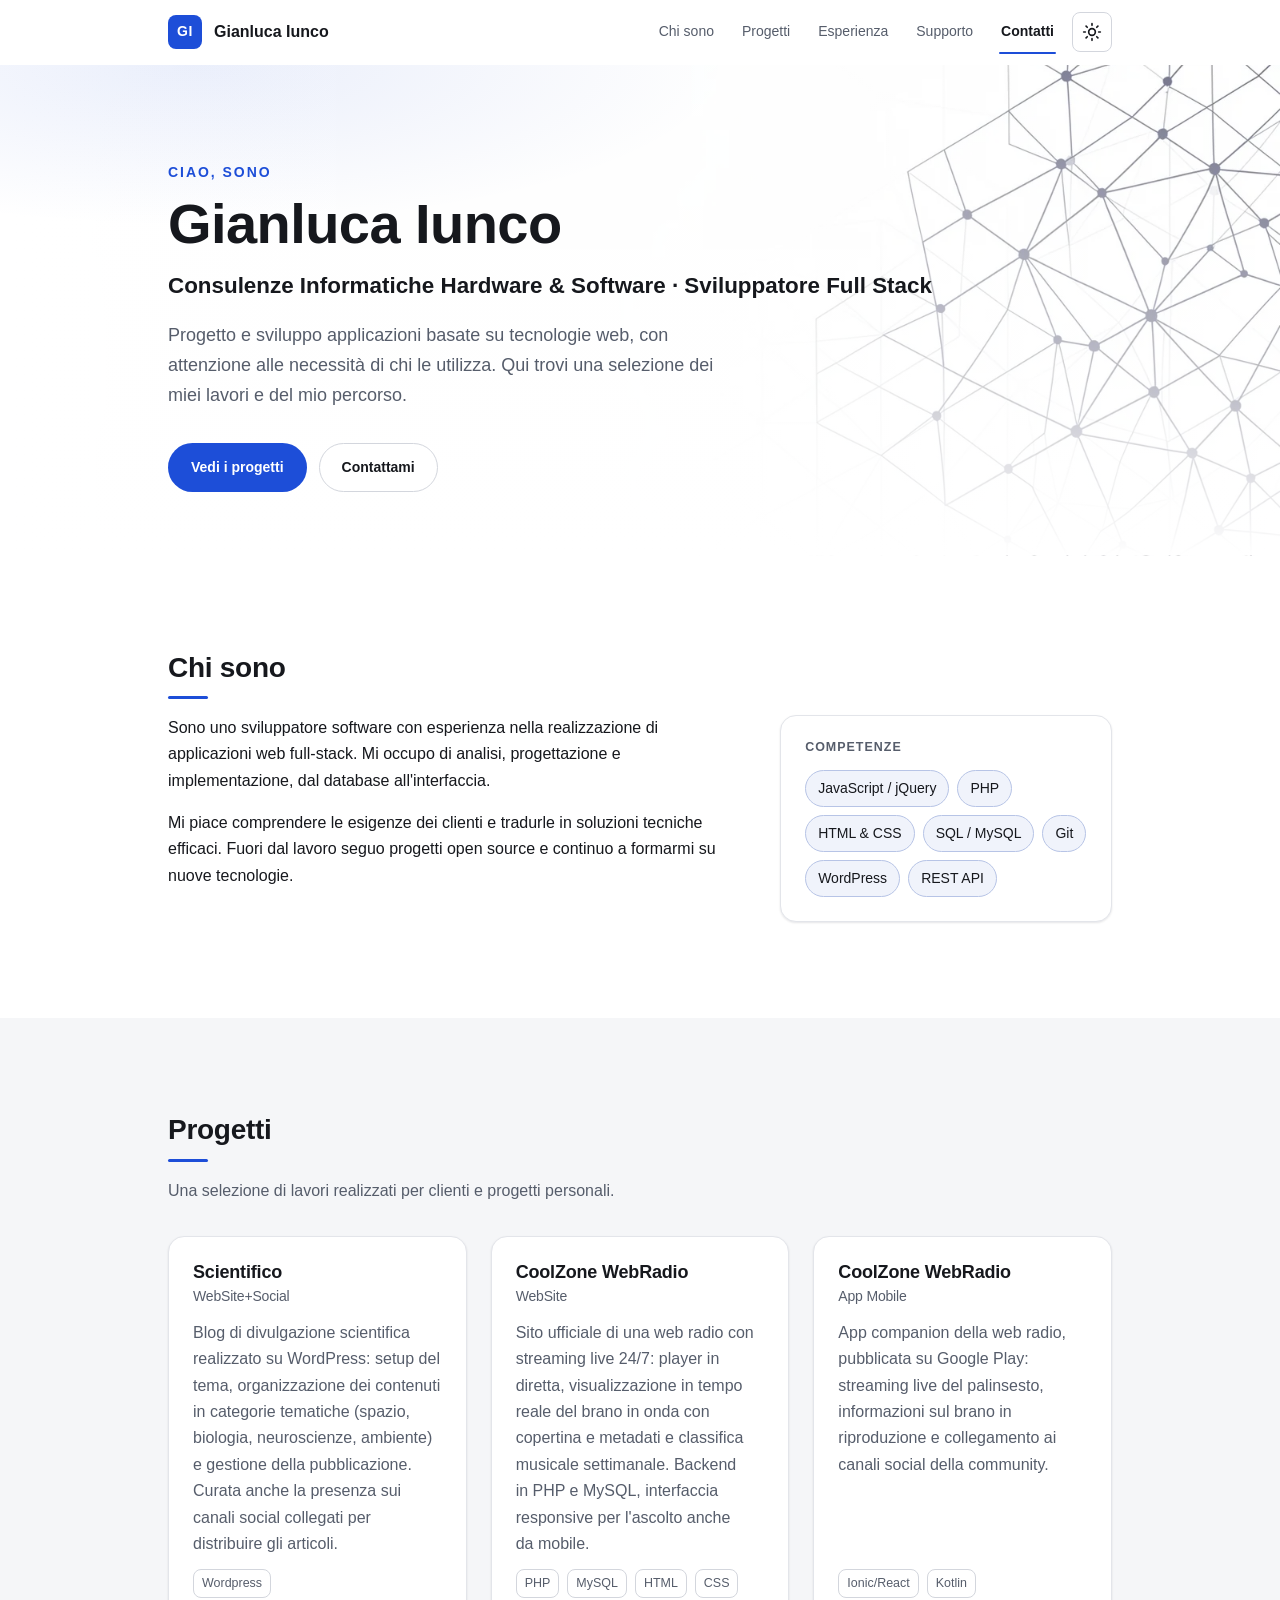
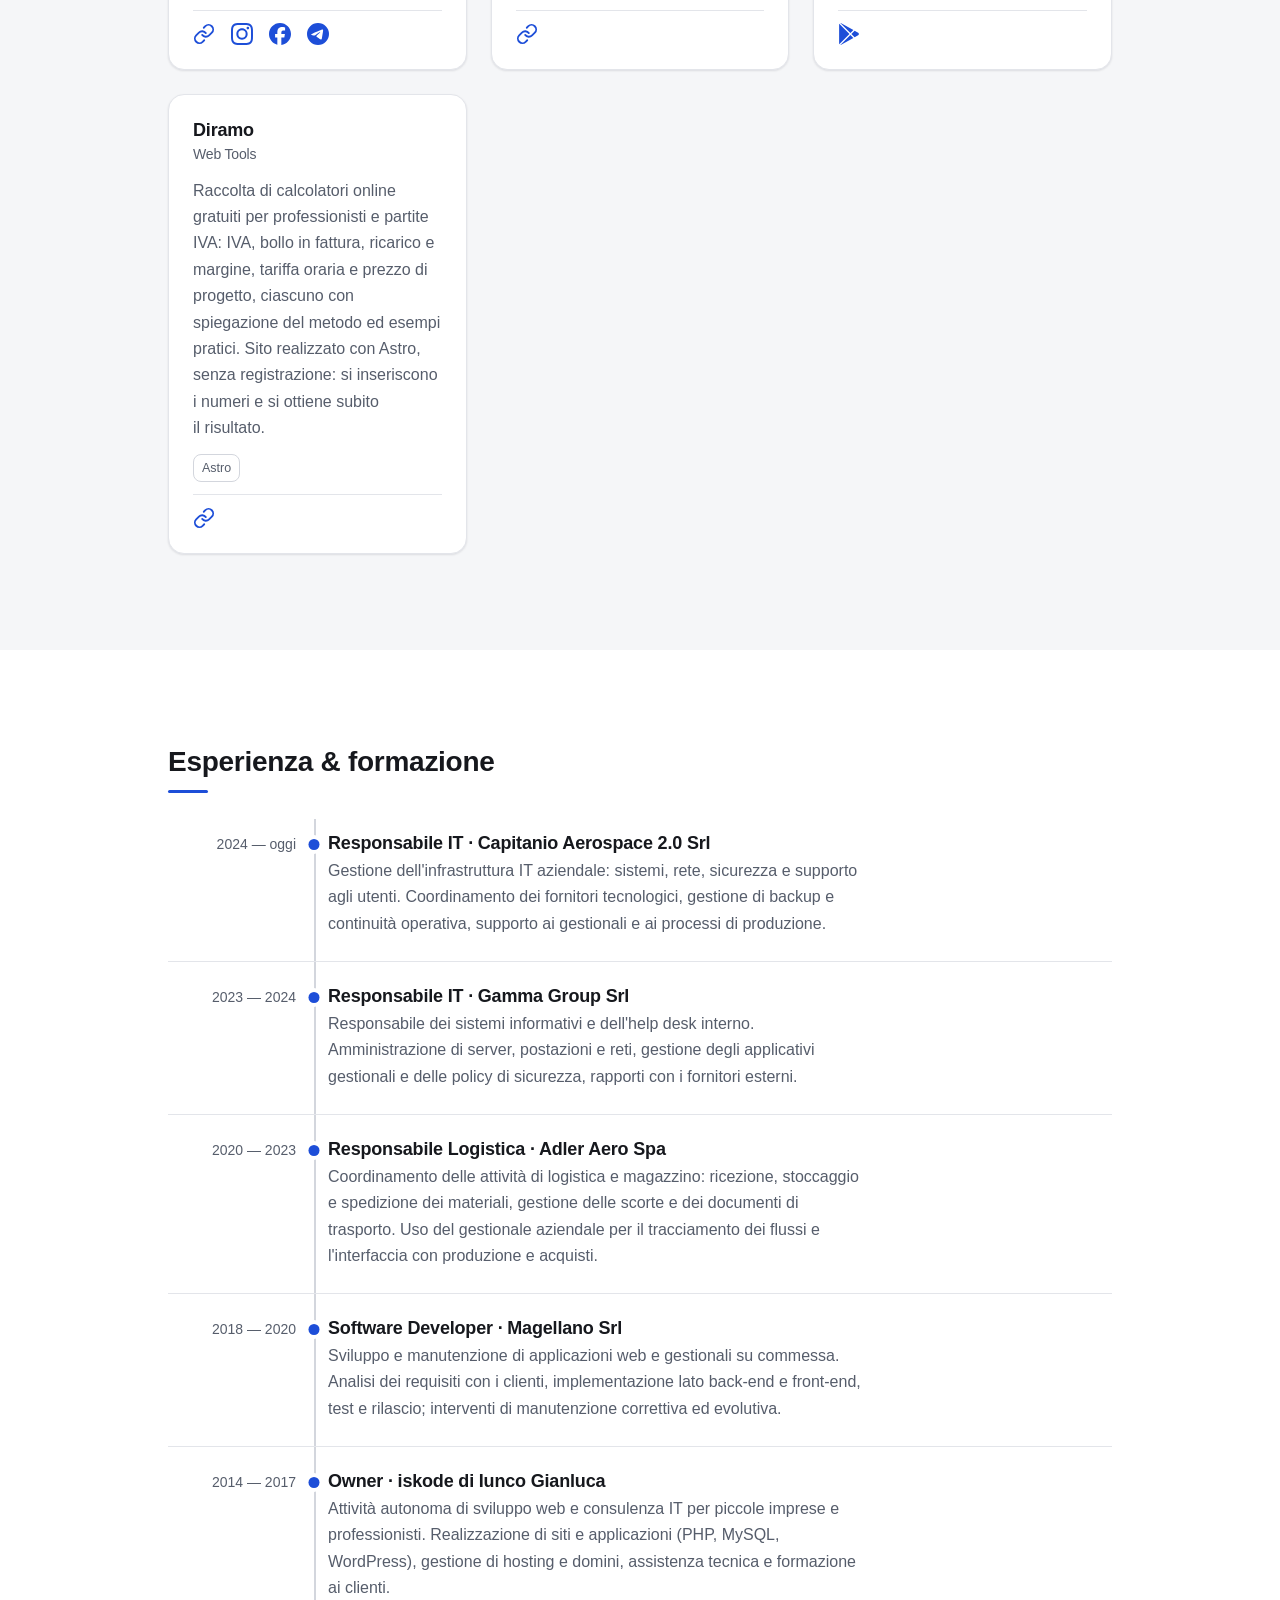
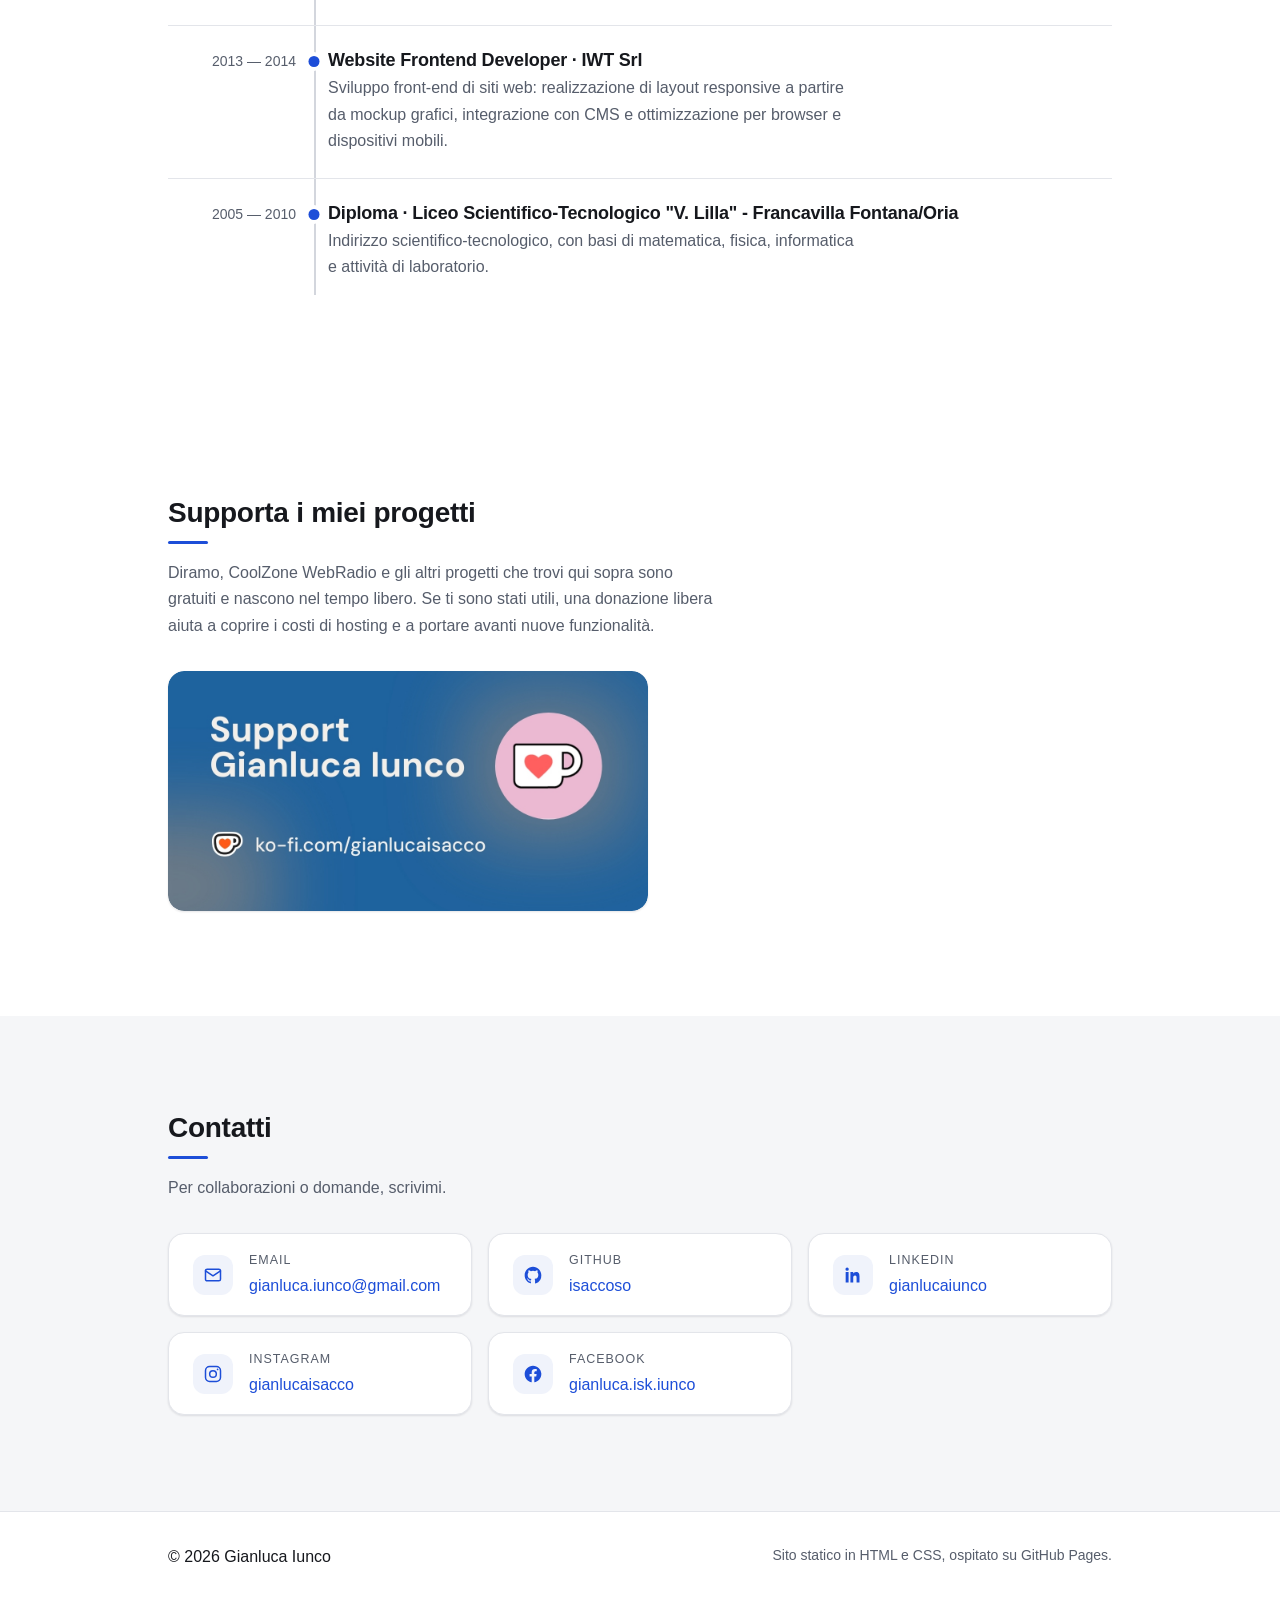
==== index.html @ bf1ac5c0 "Sostituito bottone Ko-fi con immagine ufficiale del profilo Co-Authored-By: Claude Sonnet 5 <noreply" ====
<!DOCTYPE html>
<html lang="it">
<head>
  <meta charset="UTF-8" />
  <meta name="viewport" content="width=device-width, initial-scale=1" />
  <title>Gianluca Iunco — Sviluppatore software</title>
  <meta name="description" content="Portfolio di Gianluca Iunco, sviluppatore software full-stack e Responsabile IT. Progetti, esperienza e contatti." />
  <meta name="author" content="Gianluca Iunco" />
  <meta name="robots" content="index, follow, max-image-preview:large, max-snippet:-1, max-video-preview:-1" />
  <meta name="keywords" content="Gianluca Iunco, sviluppatore software, full stack, Responsabile IT, PHP, MySQL, JavaScript, WordPress, REST API" />

  <!-- Open Graph / social -->
  <meta property="og:title" content="Gianluca Iunco — Sviluppatore software" />
  <meta property="og:description" content="Sviluppatore full-stack e Responsabile IT. Progetti, esperienza e contatti." />
  <meta property="og:type" content="profile" />
  <meta property="og:url" content="https://isaccoso.github.io/" />
  <meta property="og:site_name" content="Gianluca Iunco" />
  <meta property="og:locale" content="it_IT" />
  <meta property="og:image" content="https://isaccoso.github.io/assets/hero-bg-light.webp" />
  <meta property="profile:first_name" content="Gianluca" />
  <meta property="profile:last_name" content="Iunco" />
  <meta name="twitter:card" content="summary_large_image" />
  <meta name="twitter:title" content="Gianluca Iunco — Sviluppatore software" />
  <meta name="twitter:description" content="Sviluppatore full-stack e Responsabile IT. Progetti, esperienza e contatti." />
  <meta name="twitter:image" content="https://isaccoso.github.io/assets/hero-bg-light.webp" />
  <meta name="theme-color" content="#1d4ed8" />

  <link rel="icon" href="assets/favicon.ico" sizes="any" />
  <link rel="icon" type="image/png" sizes="32x32" href="assets/favicon-32.png" />
  <link rel="apple-touch-icon" href="assets/apple-touch-icon.png" />
  <link rel="manifest" href="site.webmanifest" />
  <link rel="canonical" href="https://isaccoso.github.io/" />
  <!-- Versioni Markdown per assistenti AI / crawler -->
  <link rel="alternate" type="text/markdown" href="https://isaccoso.github.io/llms.txt" title="Riepilogo per LLM (llms.txt)" />
  <link rel="alternate" type="text/markdown" href="https://isaccoso.github.io/about.md" title="Profilo completo in Markdown" />
  <link rel="stylesheet" href="assets/styles.css?v=1789633760" />

  <!-- Applica il tema salvato prima del render per evitare il flash -->
  <script>
    (function () {
      try {
        var t = localStorage.getItem('theme');
        if (t === 'light' || t === 'dark') {
          document.documentElement.setAttribute('data-theme', t);
        }
      } catch (e) {}
    })();
  </script>

  <!-- Dati strutturati schema.org: profilo leggibile da motori e assistenti AI -->
  <script type="application/ld+json">
  {
    "@context": "https://schema.org",
    "@type": "Person",
    "@id": "https://isaccoso.github.io/#gianluca-iunco",
    "name": "Gianluca Iunco",
    "givenName": "Gianluca",
    "familyName": "Iunco",
    "url": "https://isaccoso.github.io/",
    "email": "mailto:gianluca.iunco@gmail.com",
    "jobTitle": ["Responsabile IT", "Sviluppatore software full-stack"],
    "description": "Sviluppatore software full-stack e Responsabile IT. Progetta e realizza applicazioni web e gestisce infrastrutture IT aziendali.",
    "worksFor": {
      "@type": "Organization",
      "name": "Capitanio Aerospace 2.0 Srl"
    },
    "alumniOf": {
      "@type": "EducationalOrganization",
      "name": "Liceo Scientifico-Tecnologico \"V. Lilla\" (Francavilla Fontana / Oria)"
    },
    "knowsAbout": [
      "JavaScript", "jQuery", "PHP", "HTML", "CSS", "SQL", "MySQL", "Git",
      "WordPress", "REST API", "Sviluppo web full-stack",
      "Gestione infrastrutture IT", "Sicurezza informatica"
    ],
    "knowsLanguage": ["it", "en"],
    "sameAs": [
      "https://github.com/isaccoso",
      "https://www.linkedin.com/in/gianlucaiunco/",
      "https://www.instagram.com/gianlucaisacco/",
      "https://www.facebook.com/gianluca.isk.iunco/"
    ]
  }
  </script>
</head>
<body>
  <a class="skip-link" href="#main">Salta al contenuto</a>

  <header class="site-header">
    <div class="container header-inner">
      <a class="brand" href="#top" aria-label="Gianluca Iunco — home">
        <span class="brand-mark" aria-hidden="true">GI</span>
        <span class="brand-name">Gianluca Iunco</span>
      </a>

      <nav class="site-nav" aria-label="Navigazione principale">
        <button class="nav-toggle" aria-expanded="false" aria-controls="nav-menu">
          <span class="sr-only">Apri il menu</span>
          <span class="nav-toggle-bar" aria-hidden="true"></span>
        </button>
        <ul id="nav-menu" class="nav-menu">
          <li><a href="#chi-sono">Chi sono</a></li>
          <li><a href="#progetti">Progetti</a></li>
          <li><a href="#esperienza">Esperienza</a></li>
          <li><a href="#supporto">Supporto</a></li>
          <li><a href="#contatti">Contatti</a></li>
        </ul>
      </nav>

      <button id="theme-toggle" class="theme-toggle" type="button" aria-label="Cambia tema chiaro/scuro">
        <svg class="icon icon-sun" viewBox="0 0 24 24" width="20" height="20" aria-hidden="true" fill="none" stroke="currentColor" stroke-width="2" stroke-linecap="round">
          <circle cx="12" cy="12" r="4" />
          <path d="M12 2v2M12 20v2M4.9 4.9l1.4 1.4M17.7 17.7l1.4 1.4M2 12h2M20 12h2M4.9 19.1l1.4-1.4M17.7 6.3l1.4-1.4" />
        </svg>
        <svg class="icon icon-moon" viewBox="0 0 24 24" width="20" height="20" aria-hidden="true" fill="none" stroke="currentColor" stroke-width="2" stroke-linecap="round" stroke-linejoin="round">
          <path d="M21 12.8A9 9 0 1 1 11.2 3a7 7 0 0 0 9.8 9.8z" />
        </svg>
      </button>
    </div>
  </header>

  <main id="main">
    <!-- ============ HERO ============ -->
    <section id="top" class="hero">
      <div class="container hero-inner">
        <p class="hero-kicker">Ciao, sono</p>
        <h1 class="hero-title">Gianluca Iunco</h1>
        <p class="hero-role">Consulenze Informatiche Hardware &amp; Software &middot; Sviluppatore Full Stack</p>
        <p class="hero-pitch">
          Progetto e sviluppo applicazioni basate su tecnologie web, con attenzione
          alle necessità di chi le utilizza. Qui trovi una selezione dei miei lavori
          e del mio percorso.
        </p>
        <div class="hero-actions">
          <a class="btn btn-primary" href="#progetti">Vedi i progetti</a>
          <a class="btn btn-ghost" href="#contatti">Contattami</a>
          <!--a class="btn btn-ghost" href="assets/cv-gianluca-iunco.pdf" download>Scarica il CV</a-->
        </div>
      </div>
    </section>

    <!-- ============ CHI SONO ============ -->
    <section id="chi-sono" class="section">
      <div class="container">
        <h2 class="section-title">Chi sono</h2>
        <div class="about-grid">
          <div class="about-text">
            <p>
              Sono uno sviluppatore software con esperienza nella realizzazione
              di applicazioni web full-stack. Mi occupo di analisi, progettazione
              e implementazione, dal database all'interfaccia.
            </p>
            <p>
              Mi piace comprendere le esigenze dei clienti e tradurle in soluzioni
              tecniche efficaci. Fuori dal lavoro seguo progetti open source e continuo
              a formarmi su nuove tecnologie.
            </p>
          </div>
          <aside class="about-side">
            <h3 class="about-side-title">Competenze</h3>
            <ul class="chips">
              <li>JavaScript / jQuery</li>
              <li>PHP</li>
              <li>HTML &amp; CSS</li>
              <li>SQL / MySQL</li>
              <li>Git</li>
              <li>WordPress</li>
              <li>REST API</li>
            </ul>
          </aside>
        </div>
      </div>
    </section>

    <!-- ============ PROGETTI ============ -->
    <section id="progetti" class="section section-alt">
      <div class="container">
        <h2 class="section-title">Progetti</h2>
        <p class="section-lead">Una selezione di lavori realizzati per clienti e progetti personali.</p>

        <div class="projects-grid">
          <article class="card">
            <h3 class="card-title">Scientifico<br><small class="text-muted">WebSite+Social</small></h3>
            <p class="card-text">
              Blog di divulgazione scientifica realizzato su WordPress: setup del
              tema, organizzazione dei contenuti in categorie tematiche (spazio,
              biologia, neuroscienze, ambiente) e gestione della pubblicazione.
              Curata anche la presenza sui canali social collegati per distribuire
              gli articoli.
            </p>
            <ul class="tags">
              <li>Wordpress</li>
            </ul>
            <div class="card-links">
              <a href="https://scientifico.altervista.org/" rel="noopener" target="_blank" aria-label="Sito web">
                <svg viewBox="0 0 24 24" fill="none" stroke="currentColor" stroke-width="2" stroke-linecap="round" stroke-linejoin="round" aria-hidden="true" focusable="false"><path d="M10 13a5 5 0 0 0 7.54.54l3-3a5 5 0 0 0-7.07-7.07l-1.72 1.71" /><path d="M14 11a5 5 0 0 0-7.54-.54l-3 3a5 5 0 0 0 7.07 7.07l1.71-1.71" /></svg>
              </a>
              <a href="https://www.instagram.com/scientifico.isk" rel="noopener" target="_blank" aria-label="Instagram">
                <svg viewBox="0 0 24 24" fill="currentColor" aria-hidden="true" focusable="false"><path d="M7.0301.084c-1.2768.0602-2.1487.264-2.911.5634-.7888.3075-1.4575.72-2.1228 1.3877-.6652.6677-1.075 1.3368-1.3802 2.127-.2954.7638-.4956 1.6365-.552 2.914-.0564 1.2775-.0689 1.6882-.0626 4.947.0062 3.2586.0206 3.6671.0825 4.9473.061 1.2765.264 2.1482.5635 2.9107.308.7889.72 1.4573 1.388 2.1228.6679.6655 1.3365 1.0743 2.1285 1.38.7632.295 1.6361.4961 2.9134.552 1.2773.056 1.6884.069 4.9462.0627 3.2578-.0062 3.668-.0207 4.9478-.0814 1.28-.0607 2.147-.2652 2.9098-.5633.7889-.3086 1.4578-.72 2.1228-1.3881.665-.6682 1.0745-1.3378 1.3795-2.1284.2957-.7632.4966-1.636.552-2.9124.056-1.2809.0692-1.6898.063-4.948-.0063-3.2583-.021-3.6668-.0817-4.9465-.0607-1.2797-.264-2.1487-.5633-2.9117-.3084-.7889-.72-1.4568-1.3876-2.1228C21.2982 1.33 20.628.9208 19.8378.6165 19.074.321 18.2017.1197 16.9244.0645 15.6471.0093 15.236-.005 11.977.0014 8.718.0076 8.31.0215 7.0301.0839m.1402 21.6932c-1.17-.0509-1.8053-.2453-2.2287-.408-.5606-.216-.96-.4771-1.3819-.895-.422-.4178-.6811-.8186-.9-1.378-.1644-.4234-.3624-1.058-.4171-2.228-.0595-1.2645-.072-1.6442-.079-4.848-.007-3.2037.0053-3.583.0607-4.848.05-1.169.2456-1.805.408-2.2282.216-.5613.4762-.96.895-1.3816.4188-.4217.8184-.6814 1.3783-.9003.423-.1651 1.0575-.3614 2.227-.4171 1.2655-.06 1.6447-.072 4.848-.079 3.2033-.007 3.5835.005 4.8495.0608 1.169.0508 1.8053.2445 2.228.408.5608.216.96.4754 1.3816.895.4217.4194.6816.8176.9005 1.3787.1653.4217.3617 1.056.4169 2.2263.0602 1.2655.0739 1.645.0796 4.848.0058 3.203-.0055 3.5834-.061 4.848-.051 1.17-.245 1.8055-.408 2.2294-.216.5604-.4763.96-.8954 1.3814-.419.4215-.8181.6811-1.3783.9-.4224.1649-1.0577.3617-2.2262.4174-1.2656.0595-1.6448.072-4.8493.079-3.2045.007-3.5825-.006-4.848-.0608M16.953 5.5864A1.44 1.44 0 1 0 18.39 4.144a1.44 1.44 0 0 0-1.437 1.4424M5.8385 12.012c.0067 3.4032 2.7706 6.1557 6.173 6.1493 3.4026-.0065 6.157-2.7701 6.1506-6.1733-.0065-3.4032-2.771-6.1565-6.174-6.1498-3.403.0067-6.156 2.771-6.1496 6.1738M8 12.0077a4 4 0 1 1 4.008 3.9921A3.9996 3.9996 0 0 1 8 12.0077"/></svg>
              </a>
              <a href="https://www.facebook.com/scientifico.isk" rel="noopener" target="_blank" aria-label="Facebook">
                <svg viewBox="0 0 24 24" fill="currentColor" aria-hidden="true" focusable="false"><path d="M9.101 23.691v-7.98H6.627v-3.667h2.474v-1.58c0-4.085 1.848-5.978 5.858-5.978.401 0 .955.042 1.468.103a8.68 8.68 0 0 1 1.141.195v3.325a8.623 8.623 0 0 0-.653-.036 26.805 26.805 0 0 0-.733-.009c-.707 0-1.259.096-1.675.309a1.686 1.686 0 0 0-.679.622c-.258.42-.374.995-.374 1.752v1.297h3.919l-.386 2.103-.287 1.564h-3.246v8.245C19.396 23.238 24 18.179 24 12.044c0-6.627-5.373-12-12-12s-12 5.373-12 12c0 5.628 3.874 10.35 9.101 11.647Z"/></svg>
              </a>
              <a href="https://t.me/scientifico_isk" rel="noopener" target="_blank" aria-label="Telegram">
                <svg viewBox="0 0 24 24" fill="currentColor" aria-hidden="true" focusable="false"><path d="M11.944 0A12 12 0 0 0 0 12a12 12 0 0 0 12 12 12 12 0 0 0 12-12A12 12 0 0 0 12 0a12 12 0 0 0-.056 0zm4.962 7.224c.1-.002.321.023.465.14a.506.506 0 0 1 .171.325c.016.093.036.306.02.472-.18 1.898-.962 6.502-1.36 8.627-.168.9-.499 1.201-.82 1.23-.696.065-1.225-.46-1.9-.902-1.056-.693-1.653-1.124-2.678-1.8-1.185-.78-.417-1.21.258-1.91.177-.184 3.247-2.977 3.307-3.23.007-.032.014-.15-.056-.212s-.174-.041-.249-.024c-.106.024-1.793 1.14-5.061 3.345-.48.33-.913.49-1.302.48-.428-.008-1.252-.241-1.865-.44-.752-.245-1.349-.374-1.297-.789.027-.216.325-.437.893-.663 3.498-1.524 5.83-2.529 6.998-3.014 3.332-1.386 4.025-1.627 4.476-1.635z"/></svg>
              </a>
            </div>
          </article>

          <article class="card">
            <h3 class="card-title">CoolZone WebRadio<br><small class="text-muted">WebSite</small></h3>
            <p class="card-text">
              Sito ufficiale di una web radio con streaming live 24/7: player in
              diretta, visualizzazione in tempo reale del brano in onda con
              copertina e metadati e classifica musicale settimanale. Backend in
              PHP e MySQL, interfaccia responsive per l'ascolto anche da mobile.
            </p>
            <ul class="tags">
              <li>PHP</li>
              <li>MySQL</li>
              <li>HTML</li>
              <li>CSS</li>
            </ul>
            <div class="card-links">
              <a href="https://coolzonewebradio.it/" rel="noopener" target="_blank" aria-label="Sito web">
                <svg viewBox="0 0 24 24" fill="none" stroke="currentColor" stroke-width="2" stroke-linecap="round" stroke-linejoin="round" aria-hidden="true" focusable="false"><path d="M10 13a5 5 0 0 0 7.54.54l3-3a5 5 0 0 0-7.07-7.07l-1.72 1.71" /><path d="M14 11a5 5 0 0 0-7.54-.54l-3 3a5 5 0 0 0 7.07 7.07l1.71-1.71" /></svg>
              </a>
            </div>
          </article>

          <article class="card">
            <h3 class="card-title">CoolZone WebRadio<br><small class="text-muted">App Mobile</small></h3>
            <p class="card-text">
              App companion della web radio, pubblicata su Google Play: streaming
              live del palinsesto, informazioni sul brano in riproduzione e
              collegamento ai canali social della community.
            </p>
            <ul class="tags">
              <li>Ionic/React</li>
              <li>Kotlin</li>
            </ul>
            <div class="card-links">
              <a href="https://play.google.com/store/apps/details?id=it.iskode.coolzonewebradio&pcampaignid=web_share" rel="noopener" target="_blank" aria-label="Google Play">
                <svg viewBox="0 0 24 24" fill="currentColor" aria-hidden="true" focusable="false"><path d="M22.018 13.298l-3.919 2.218-3.515-3.493 3.543-3.521 3.891 2.202a1.49 1.49 0 0 1 0 2.594zM1.337.924a1.486 1.486 0 0 0-.112.568v21.017c0 .217.045.419.124.6l11.155-11.087L1.337.924zm12.207 10.065l3.258-3.238L3.45.195a1.466 1.466 0 0 0-.946-.179l11.04 10.973zm0 2.067l-11 10.933c.298.036.612-.016.906-.183l13.324-7.54-3.23-3.21z"/></svg>
              </a>
            </div>
          </article>

          <article class="card">
            <h3 class="card-title">Diramo<br><small class="text-muted">Web Tools</small></h3>
            <p class="card-text">
              Raccolta di calcolatori online gratuiti per professionisti e partite IVA:
              IVA, bollo in fattura, ricarico e margine, tariffa oraria e prezzo di
              progetto, ciascuno con spiegazione del metodo ed esempi pratici. Sito
              realizzato con Astro, senza registrazione: si inseriscono i numeri e si
              ottiene subito il risultato.
            </p>
            <ul class="tags">
              <li>Astro</li>
            </ul>
            <div class="card-links">
              <a href="https://diramo.app" rel="noopener" target="_blank" aria-label="Sito web">
                <svg viewBox="0 0 24 24" fill="none" stroke="currentColor" stroke-width="2" stroke-linecap="round" stroke-linejoin="round" aria-hidden="true" focusable="false"><path d="M10 13a5 5 0 0 0 7.54.54l3-3a5 5 0 0 0-7.07-7.07l-1.72 1.71" /><path d="M14 11a5 5 0 0 0-7.54-.54l-3 3a5 5 0 0 0 7.07 7.07l1.71-1.71" /></svg>
              </a>
            </div>
          </article>
        </div>
      </div>
    </section>

    <!-- ============ ESPERIENZA ============ -->
    <section id="esperienza" class="section">
      <div class="container">
        <h2 class="section-title">Esperienza &amp; formazione</h2>

        <ol class="timeline">
          <li class="timeline-item">
            <div class="timeline-period">2024 — oggi</div>
            <div class="timeline-body">
              <h3 class="timeline-role">Responsabile IT &middot; Capitanio Aerospace 2.0 Srl</h3>
              <p>Gestione dell'infrastruttura IT aziendale: sistemi, rete, sicurezza e
                supporto agli utenti. Coordinamento dei fornitori tecnologici, gestione
                di backup e continuità operativa, supporto ai gestionali e ai processi
                di produzione.</p>
            </div>
          </li>
          <li class="timeline-item">
            <div class="timeline-period">2023 — 2024</div>
            <div class="timeline-body">
              <h3 class="timeline-role">Responsabile IT &middot; Gamma Group Srl</h3>
              <p>Responsabile dei sistemi informativi e dell'help desk interno.
                Amministrazione di server, postazioni e reti, gestione degli
                applicativi gestionali e delle policy di sicurezza, rapporti con i
                fornitori esterni.</p>
            </div>
          </li>
          <li class="timeline-item">
            <div class="timeline-period">2020 — 2023</div>
            <div class="timeline-body">
              <h3 class="timeline-role">Responsabile Logistica &middot; Adler Aero Spa</h3>
              <p>Coordinamento delle attività di logistica e magazzino: ricezione,
                stoccaggio e spedizione dei materiali, gestione delle scorte e dei
                documenti di trasporto. Uso del gestionale aziendale per il
                tracciamento dei flussi e l'interfaccia con produzione e acquisti.</p>
            </div>
          </li>
          <li class="timeline-item">
            <div class="timeline-period">2018 — 2020</div>
            <div class="timeline-body">
              <h3 class="timeline-role">Software Developer &middot; Magellano Srl</h3>
              <p>Sviluppo e manutenzione di applicazioni web e gestionali su commessa.
                Analisi dei requisiti con i clienti, implementazione lato back-end e
                front-end, test e rilascio; interventi di manutenzione correttiva ed
                evolutiva.</p>
            </div>
          </li>
          <li class="timeline-item">
            <div class="timeline-period">2014 — 2017</div>
            <div class="timeline-body">
              <h3 class="timeline-role">Owner &middot; iskode di Iunco Gianluca</h3>
              <p>Attività autonoma di sviluppo web e consulenza IT per piccole imprese
                e professionisti. Realizzazione di siti e applicazioni (PHP, MySQL,
                WordPress), gestione di hosting e domini, assistenza tecnica e
                formazione ai clienti.</p>
            </div>
          </li>
          <li class="timeline-item">
            <div class="timeline-period">2013 — 2014</div>
            <div class="timeline-body">
              <h3 class="timeline-role">Website Frontend Developer &middot; IWT Srl</h3>
              <p>Sviluppo front-end di siti web: realizzazione di layout responsive a
                partire da mockup grafici, integrazione con CMS e ottimizzazione per
                browser e dispositivi mobili.</p>
            </div>
          </li>
          <li class="timeline-item">
            <div class="timeline-period">2005 — 2010</div>
            <div class="timeline-body">
              <h3 class="timeline-role">Diploma &middot; Liceo Scientifico-Tecnologico "V. Lilla" - Francavilla Fontana/Oria</h3>
              <p>Indirizzo scientifico-tecnologico, con basi di matematica, fisica,
                informatica e attività di laboratorio.</p>
            </div>
          </li>
        </ol>

        <!--p class="section-lead">
          <a class="btn btn-ghost" href="assets/cv-gianluca-iunco.pdf" download>Scarica il CV completo (PDF)</a>
        </p-->
      </div>
    </section>

    <!-- ============ SUPPORTO ============ -->
    <section id="supporto" class="section">
      <div class="container">
        <h2 class="section-title">Supporta i miei progetti</h2>
        <p class="section-lead">
          Diramo, CoolZone WebRadio e gli altri progetti che trovi qui sopra sono
          gratuiti e nascono nel tempo libero. Se ti sono stati utili, una
          donazione libera aiuta a coprire i costi di hosting e a portare avanti
          nuove funzionalità.
        </p>
        <a class="kofi-link" href="https://ko-fi.com/gianlucaisacco/tip" rel="noopener" target="_blank" aria-label="Offrimi un caffè su Ko-fi">
          <img src="assets/gianlucaisacco-Sharable-Profile%29-Horizontal.jpg" alt="Supportami su Ko-fi" class="kofi-image" width="1200" height="600" loading="lazy" />
        </a>
      </div>
    </section>

    <!-- ============ CONTATTI ============ -->
    <section id="contatti" class="section section-alt">
      <div class="container">
        <h2 class="section-title">Contatti</h2>
        <p class="section-lead">Per collaborazioni o domande, scrivimi.</p>
        <ul class="contact-grid">
          <li>
            <a class="contact-card" href="mailto:gianluca.iunco@gmail.com">
              <span class="contact-card-icon" aria-hidden="true">
                <svg viewBox="0 0 24 24" fill="none" stroke="currentColor" stroke-width="1.8" stroke-linecap="round" stroke-linejoin="round">
                  <rect x="3" y="5" width="18" height="14" rx="2"/><path d="m3 7 9 6 9-6"/>
                </svg>
              </span>
              <span class="contact-card-body">
                <span class="contact-card-name">Email</span>
                <span class="contact-card-value">gianluca.iunco@gmail.com</span>
              </span>
            </a>
          </li>
          <li>
            <a class="contact-card" href="https://github.com/isaccoso" target="_blank" rel="noopener">
              <span class="contact-card-icon" aria-hidden="true">
                <svg viewBox="0 0 24 24" fill="currentColor">
                  <path d="M12 2C6.48 2 2 6.58 2 12.25c0 4.53 2.87 8.37 6.84 9.73.5.1.68-.22.68-.49 0-.24-.01-.87-.01-1.71-2.78.62-3.37-1.37-3.37-1.37-.45-1.18-1.11-1.49-1.11-1.49-.91-.64.07-.62.07-.62 1 .07 1.53 1.06 1.53 1.06.89 1.56 2.34 1.11 2.91.85.09-.66.35-1.11.63-1.37-2.22-.26-4.55-1.14-4.55-5.05 0-1.12.39-2.03 1.03-2.75-.1-.26-.45-1.3.1-2.7 0 0 .84-.28 2.75 1.05a9.36 9.36 0 0 1 5 0c1.91-1.33 2.75-1.05 2.75-1.05.55 1.4.2 2.44.1 2.7.64.72 1.03 1.63 1.03 2.75 0 3.92-2.34 4.79-4.57 5.04.36.32.68.95.68 1.92 0 1.39-.01 2.51-.01 2.85 0 .27.18.6.69.49A10.02 10.02 0 0 0 22 12.25C22 6.58 17.52 2 12 2Z"/>
                </svg>
              </span>
              <span class="contact-card-body">
                <span class="contact-card-name">GitHub</span>
                <span class="contact-card-value">isaccoso</span>
              </span>
            </a>
          </li>
          <li>
            <a class="contact-card" href="https://www.linkedin.com/in/gianlucaiunco/" target="_blank" rel="noopener">
              <span class="contact-card-icon" aria-hidden="true">
                <svg viewBox="0 0 24 24" fill="currentColor">
                  <path d="M6.94 5a2 2 0 1 1-4 0 2 2 0 0 1 4 0ZM3.2 8.5h3.5V21H3.2V8.5Zm5.7 0h3.36v1.71h.05c.47-.85 1.6-1.75 3.3-1.75 3.53 0 4.18 2.24 4.18 5.15V21h-3.5v-5.5c0-1.31-.03-3-1.86-3-1.86 0-2.15 1.42-2.15 2.9V21H8.9V8.5Z"/>
                </svg>
              </span>
              <span class="contact-card-body">
                <span class="contact-card-name">LinkedIn</span>
                <span class="contact-card-value">gianlucaiunco</span>
              </span>
            </a>
          </li>
          <li>
            <a class="contact-card" href="https://www.instagram.com/gianlucaisacco/" target="_blank" rel="noopener">
              <span class="contact-card-icon" aria-hidden="true">
                <svg viewBox="0 0 24 24" fill="none" stroke="currentColor" stroke-width="1.8" stroke-linecap="round" stroke-linejoin="round">
                  <rect x="3" y="3" width="18" height="18" rx="5"/><circle cx="12" cy="12" r="4"/><circle cx="17.5" cy="6.5" r="1" fill="currentColor" stroke="none"/>
                </svg>
              </span>
              <span class="contact-card-body">
                <span class="contact-card-name">Instagram</span>
                <span class="contact-card-value">gianlucaisacco</span>
              </span>
            </a>
          </li>
          <li>
            <a class="contact-card" href="https://www.facebook.com/gianluca.isk.iunco/" target="_blank" rel="noopener">
              <span class="contact-card-icon" aria-hidden="true">
                <svg viewBox="0 0 24 24" fill="currentColor">
                  <path d="M22 12.06C22 6.5 17.52 2 12 2S2 6.5 2 12.06c0 5.02 3.66 9.19 8.44 9.94v-7.03H7.9v-2.9h2.54V9.85c0-2.52 1.49-3.9 3.78-3.9 1.1 0 2.24.19 2.24.19v2.47h-1.26c-1.24 0-1.63.78-1.63 1.57v1.88h2.78l-.44 2.9h-2.34V22c4.78-.75 8.43-4.92 8.43-9.94Z"/>
                </svg>
              </span>
              <span class="contact-card-body">
                <span class="contact-card-name">Facebook</span>
                <span class="contact-card-value">gianluca.isk.iunco</span>
              </span>
            </a>
          </li>
        </ul>
      </div>
    </section>
  </main>

  <footer class="site-footer">
    <div class="container footer-inner">
      <p>&copy; <span id="year">2026</span> Gianluca Iunco</p>
      <p class="footer-note">Sito statico in HTML e CSS, ospitato su GitHub Pages.</p>
    </div>
  </footer>

  <script src="assets/script.js?v=1789633760" defer></script>
</body>
</html>
---- assets/styles.css ----
/* =========================================================
   Reset di base
   ========================================================= */
*, *::before, *::after { box-sizing: border-box; }
* { margin: 0; }

html {
  scroll-behavior: smooth;
  scroll-padding-top: 84px; /* compensa l'header sticky quando si salta a un'ancora */
  -webkit-text-size-adjust: 100%;
  text-size-adjust: 100%;
}
img, svg { display: block; max-width: 100%; }
a { color: inherit; }

::selection { background: color-mix(in srgb, var(--accent) 26%, transparent); }

/* =========================================================
   Design token
   ========================================================= */
:root {
  /* Colore — palette chiara */
  --bg: #ffffff;
  --bg-alt: #f5f6f8;
  --surface: #ffffff;
  --surface-tint: #f0f3fb;
  --text: #16181d;
  --text-muted: #565d6b;
  --border: #e3e5ea;
  --border-strong: #d3d6dd;
  --accent: #1d4ed8;
  --accent-hover: #1a44bd;
  --accent-contrast: #ffffff;

  /* Elevazione */
  --shadow-sm: 0 1px 2px rgba(16, 24, 40, .06), 0 1px 3px rgba(16, 24, 40, .05);
  --shadow-md: 0 6px 16px rgba(16, 24, 40, .08), 0 14px 40px rgba(16, 24, 40, .08);
  --shadow-header: 0 1px 0 var(--border), 0 8px 24px rgba(16, 24, 40, .07);

  /* Raggi */
  --radius-sm: 8px;
  --radius-md: 12px;
  --radius-lg: 16px;
  --radius-pill: 999px;

  /* Spaziatura — ritmo 4 / 8 */
  --space-1: 4px;
  --space-2: 8px;
  --space-3: 12px;
  --space-4: 16px;
  --space-5: 24px;
  --space-6: 32px;
  --space-7: 48px;
  --space-8: 64px;
  --space-9: 96px;

  /* Scala tipografica */
  --fs-xs: 0.78rem;
  --fs-sm: 0.875rem;
  --fs-base: 1rem;
  --fs-md: 1.125rem;
  --fs-lg: 1.375rem;
  --fs-xl: 1.75rem;
  --fs-hero: clamp(2.4rem, 6vw, 3.5rem);

  --maxw: 1000px;
  --header-h: 64px;
}

@media (prefers-color-scheme: dark) {
  :root:not([data-theme="light"]) {
    --bg: #0b0c10;
    --bg-alt: #121419;
    --surface: #16191f;
    --surface-tint: #182231;
    --text: #e9ebee;
    --text-muted: #9aa1ad;
    --border: #272b33;
    --border-strong: #363b45;
    --accent: #7ab0ff;
    --accent-hover: #9cc4ff;
    --accent-contrast: #0b0c10;
    --shadow-sm: 0 1px 2px rgba(0, 0, 0, .45);
    --shadow-md: 0 8px 24px rgba(0, 0, 0, .5), 0 2px 8px rgba(0, 0, 0, .4);
    --shadow-header: 0 1px 0 var(--border), 0 8px 24px rgba(0, 0, 0, .5);
  }
}

:root[data-theme="dark"] {
  --bg: #0b0c10;
  --bg-alt: #121419;
  --surface: #16191f;
  --surface-tint: #182231;
  --text: #e9ebee;
  --text-muted: #9aa1ad;
  --border: #272b33;
  --border-strong: #363b45;
  --accent: #7ab0ff;
  --accent-hover: #9cc4ff;
  --accent-contrast: #0b0c10;
  --shadow-sm: 0 1px 2px rgba(0, 0, 0, .45);
  --shadow-md: 0 8px 24px rgba(0, 0, 0, .5), 0 2px 8px rgba(0, 0, 0, .4);
  --shadow-header: 0 1px 0 var(--border), 0 8px 24px rgba(0, 0, 0, .5);
}

/* =========================================================
   Tipografia e layout di base
   ========================================================= */
body {
  font-family: -apple-system, BlinkMacSystemFont, "Segoe UI", Roboto, Helvetica, Arial, sans-serif;
  font-size: var(--fs-base);
  line-height: 1.65;
  color: var(--text);
  background: var(--bg);
  -webkit-font-smoothing: antialiased;
  -moz-osx-font-smoothing: grayscale;
  text-rendering: optimizeLegibility;
}

h1, h2, h3 { line-height: 1.15; font-weight: 700; letter-spacing: -0.01em; }
p { text-wrap: pretty; }

.container {
  width: 100%;
  max-width: var(--maxw);
  margin-inline: auto;
  padding-inline: clamp(20px, 4vw, 28px);
}

.section { padding-block: clamp(var(--space-8), 10vw, var(--space-9)); }
.section-alt { background: var(--bg-alt); }
section[id] { scroll-margin-top: calc(var(--header-h) + var(--space-4)); }

.section-title { font-size: var(--fs-xl); margin-bottom: var(--space-4); }
.section-title::after {
  content: "";
  display: block;
  width: 40px;
  height: 3px;
  margin-top: var(--space-3);
  border-radius: 2px;
  background: var(--accent);
}
.section-lead {
  color: var(--text-muted);
  max-width: 62ch;
  margin-bottom: var(--space-6);
}

.sr-only {
  position: absolute; width: 1px; height: 1px; padding: 0; margin: -1px;
  overflow: hidden; clip: rect(0 0 0 0); white-space: nowrap; border: 0;
}

.skip-link {
  position: absolute; left: 12px; top: -48px;
  background: var(--accent); color: var(--accent-contrast);
  padding: 8px 14px; border-radius: var(--radius-sm); z-index: 100;
  transition: top .15s ease;
}
.skip-link:focus { top: 12px; }

:where(a, button):focus-visible {
  outline: 2px solid var(--accent);
  outline-offset: 2px;
  border-radius: var(--radius-sm);
}

/* =========================================================
   Header / navigazione
   ========================================================= */
.site-header {
  position: sticky; top: 0; z-index: 50;
  background: color-mix(in srgb, var(--bg) 85%, transparent);
  -webkit-backdrop-filter: saturate(180%) blur(10px);
  backdrop-filter: saturate(180%) blur(10px);
  border-bottom: 1px solid transparent;
  transition: border-color .2s ease, box-shadow .2s ease;
}
.site-header.is-scrolled {
  border-bottom-color: var(--border);
  box-shadow: var(--shadow-header);
}
.header-inner {
  display: flex; align-items: center; gap: var(--space-4);
  min-height: var(--header-h);
}
.brand { display: flex; align-items: center; gap: var(--space-3); text-decoration: none; font-weight: 700; }
.brand-mark {
  display: grid; place-items: center;
  width: 34px; height: 34px; border-radius: var(--radius-sm);
  background: var(--accent); color: var(--accent-contrast);
  font-size: var(--fs-sm); font-weight: 700; letter-spacing: .5px;
}
.brand-name { font-size: var(--fs-base); }

.site-nav { margin-left: auto; }
.nav-menu { list-style: none; display: flex; gap: var(--space-5); padding: 0; }
.nav-menu a {
  position: relative;
  display: inline-block;
  padding: 4px 2px;
  text-decoration: none;
  color: var(--text-muted);
  font-size: var(--fs-sm);
  transition: color .15s ease;
}
.nav-menu a:hover { color: var(--text); }
.nav-menu a[aria-current="true"] { color: var(--text); font-weight: 600; }
.nav-menu a[aria-current="true"]::after {
  content: "";
  position: absolute; left: 0; right: 0; bottom: -6px;
  height: 2px; border-radius: 2px;
  background: var(--accent);
}

.nav-toggle {
  display: none;
  width: 40px; height: 40px; border: 1px solid var(--border-strong);
  background: var(--surface); border-radius: var(--radius-sm); cursor: pointer;
  position: relative;
}
.nav-toggle-bar, .nav-toggle-bar::before, .nav-toggle-bar::after {
  content: ""; position: absolute; left: 50%; width: 18px; height: 2px;
  background: var(--text); transform: translateX(-50%); border-radius: 2px;
}
.nav-toggle-bar { top: 50%; transform: translate(-50%, -50%); }
.nav-toggle-bar::before { top: -6px; }
.nav-toggle-bar::after { top: 6px; }

.theme-toggle {
  width: 40px; height: 40px; border: 1px solid var(--border-strong);
  background: var(--surface); border-radius: var(--radius-sm); cursor: pointer;
  display: grid; place-items: center; color: var(--text);
  transition: border-color .15s ease, color .15s ease;
}
.theme-toggle:hover { border-color: var(--accent); color: var(--accent); }
.icon-moon { display: none; }
:root[data-theme="dark"] .icon-sun { display: none; }
:root[data-theme="dark"] .icon-moon { display: block; }
@media (prefers-color-scheme: dark) {
  :root:not([data-theme="light"]) .icon-sun { display: none; }
  :root:not([data-theme="light"]) .icon-moon { display: block; }
}

/* =========================================================
   Hero
   ========================================================= */
:root                      { --hero-bg: url("hero-bg-light.webp"); }
:root[data-theme="dark"]   { --hero-bg: url("hero-bg-dark.webp"); }
:root[data-theme="light"]  { --hero-bg: url("hero-bg-light.webp"); }
@media (prefers-color-scheme: dark) {
  :root:not([data-theme="light"]) { --hero-bg: url("hero-bg-dark.webp"); }
}

.hero {
  position: relative;
  overflow: hidden;
  padding-block: clamp(var(--space-8), 12vw, var(--space-9)) clamp(var(--space-7), 9vw, var(--space-8));
  background-image:
    linear-gradient(180deg,
      color-mix(in srgb, var(--bg) 30%, transparent) 0%,
      color-mix(in srgb, var(--bg) 62%, transparent) 60%,
      var(--bg) 100%),
    linear-gradient(90deg,
      var(--bg) 0%,
      color-mix(in srgb, var(--bg) 60%, transparent) 42%,
      color-mix(in srgb, var(--bg) 15%, transparent) 100%),
    var(--hero-bg);
  background-repeat: no-repeat;
  background-position: center, center, right center;
  background-size: cover;
}
.hero::before { /* bagliore d'accento, tenue perché ora c'è l'immagine */
  content: "";
  position: absolute; inset: 0 0 auto 0; height: 420px; z-index: 0;
  background: radial-gradient(60% 55% at 15% 0%, color-mix(in srgb, var(--accent) 9%, transparent), transparent 70%);
  pointer-events: none;
}
.hero-inner { position: relative; z-index: 1; }

@media (prefers-reduced-data: reduce) {
  .hero { background-image: none; }
}
.hero-kicker {
  text-transform: uppercase;
  letter-spacing: .14em;
  font-size: var(--fs-sm);
  font-weight: 600;
  color: var(--accent);
}
.hero-title { font-size: var(--fs-hero); margin-block: var(--space-2) var(--space-3); }
.hero-role { font-size: clamp(1.1rem, 3vw, 1.4rem); font-weight: 600; color: var(--text); }
.hero-pitch {
  max-width: 56ch;
  margin-top: var(--space-4);
  font-size: var(--fs-md);
  color: var(--text-muted);
}
.hero-actions { display: flex; flex-wrap: wrap; gap: var(--space-3); margin-top: var(--space-6); }

.btn {
  display: inline-flex; align-items: center; justify-content: center;
  min-height: 44px;
  padding: 12px 22px;
  border-radius: var(--radius-pill);
  text-decoration: none;
  font-weight: 600; font-size: var(--fs-sm);
  border: 1px solid transparent;
  cursor: pointer;
  transition: transform .18s ease, background-color .18s ease, border-color .18s ease, box-shadow .18s ease, color .18s ease;
}
.btn:active { transform: translateY(0); }
.btn-primary { background: var(--accent); color: var(--accent-contrast); }
.btn-ghost { border-color: var(--border-strong); background: var(--surface); color: var(--text); }
@media (hover: hover) {
  .btn:hover { transform: translateY(-2px); }
  .btn-primary:hover { background: var(--accent-hover); box-shadow: var(--shadow-md); }
  .btn-ghost:hover { border-color: var(--accent); color: var(--accent); }
}

/* =========================================================
   Chi sono
   ========================================================= */
.about-grid {
  display: grid;
  grid-template-columns: minmax(0, 1.7fr) minmax(240px, 1fr);
  gap: clamp(var(--space-5), 5vw, var(--space-7));
  align-items: start;
}
.about-text { max-width: 62ch; }
.about-text p + p { margin-top: var(--space-4); }

.about-side {
  background: var(--surface);
  border: 1px solid var(--border);
  border-radius: var(--radius-lg);
  padding: var(--space-5);
  box-shadow: var(--shadow-sm);
}
.about-side-title {
  font-size: var(--fs-xs);
  margin-bottom: var(--space-4);
  color: var(--text-muted);
  text-transform: uppercase;
  letter-spacing: .08em;
}
.chips { list-style: none; padding: 0; display: flex; flex-wrap: wrap; gap: var(--space-2); }
.chips li {
  background: var(--surface-tint);
  border: 1px solid color-mix(in srgb, var(--accent) 22%, var(--border));
  color: var(--text);
  padding: 6px 12px;
  border-radius: var(--radius-pill);
  font-size: var(--fs-sm);
}

/* =========================================================
   Progetti
   ========================================================= */
.projects-grid {
  display: grid;
  gap: var(--space-5);
  grid-template-columns: repeat(auto-fit, minmax(min(100%, 260px), 1fr));
}
.card {
  background: var(--surface);
  border: 1px solid var(--border);
  border-radius: var(--radius-lg);
  padding: var(--space-5);
  box-shadow: var(--shadow-sm);
  display: flex; flex-direction: column; gap: var(--space-3);
  transition: transform .18s ease, box-shadow .18s ease, border-color .18s ease;
}
.card:focus-within { border-color: var(--accent); box-shadow: var(--shadow-md); }
@media (hover: hover) {
  .card:hover {
    transform: translateY(-3px);
    box-shadow: var(--shadow-md);
    border-color: color-mix(in srgb, var(--accent) 40%, var(--border));
  }
}
.card-title { font-size: var(--fs-md); line-height: 1.3; }
.card-title small {
  font-size: var(--fs-sm);
  font-weight: 500;
  color: var(--text-muted);
}
.card-text { color: var(--text-muted); }

/* Utility */
.text-muted { color: var(--text-muted); }
.tags { list-style: none; padding: 0; display: flex; flex-wrap: wrap; gap: var(--space-2); margin-top: auto; }
.tags li {
  font-size: var(--fs-xs);
  color: var(--text-muted);
  border: 1px solid var(--border-strong);
  border-radius: var(--radius-sm);
  padding: 3px 8px;
}
.card-links {
  display: flex; flex-wrap: wrap; gap: var(--space-4);
  padding-top: var(--space-3);
  border-top: 1px solid var(--border);
}
.card-links a {
  display: flex; align-items: center;
  font-size: var(--fs-sm); font-weight: 600; color: var(--accent); text-decoration: none;
  transition: color .18s ease, transform .18s ease;
}
.card-links a:hover { color: var(--accent-hover); transform: translateY(-1px); }
.card-links svg { width: 22px; height: 22px; }

/* =========================================================
   Timeline esperienza
   ========================================================= */
.timeline {
  --tl-gutter: 132px;
  --tl-gap: 28px;
  list-style: none; padding: 0; position: relative;
}
.timeline::before {
  content: "";
  position: absolute;
  top: 10px; bottom: 10px;
  left: calc(var(--tl-gutter) + var(--tl-gap) / 2);
  width: 2px;
  background: var(--border-strong);
}
.timeline-item {
  position: relative;
  display: grid;
  grid-template-columns: var(--tl-gutter) 1fr;
  column-gap: var(--tl-gap);
  padding: var(--space-5) 0;
  border-bottom: 1px solid var(--border);
}
.timeline-item:last-child { border-bottom: 0; }
.timeline-item::before {
  content: "";
  position: absolute;
  top: 30px;
  left: calc(var(--tl-gutter) + var(--tl-gap) / 2);
  width: 11px; height: 11px;
  border-radius: 50%;
  background: var(--accent);
  box-shadow: 0 0 0 4px var(--bg);
  transform: translateX(-50%);
}
.timeline-period {
  text-align: right;
  padding-right: var(--space-1);
  color: var(--text-muted);
  font-size: var(--fs-sm);
  font-variant-numeric: tabular-nums;
}
.timeline-role { font-size: var(--fs-md); margin-bottom: var(--space-1); }
.timeline-body p { color: var(--text-muted); max-width: 60ch; }

/* =========================================================
   Supporto
   ========================================================= */
.kofi-link {
  display: inline-block;
  max-width: 480px;
  width: 100%;
  border-radius: var(--radius-lg);
  overflow: hidden;
  box-shadow: var(--shadow-sm);
  transition: transform .18s ease, box-shadow .18s ease;
}
.kofi-image { display: block; max-width: 100%; height: auto; border-radius: var(--radius-lg); }
@media (hover: hover) {
  .kofi-link:hover { transform: translateY(-2px); box-shadow: var(--shadow-md); }
}

/* =========================================================
   Contatti
   ========================================================= */
.contact-grid {
  list-style: none;
  padding: 0;
  display: grid;
  gap: var(--space-4);
  grid-template-columns: repeat(auto-fit, minmax(min(100%, 240px), 1fr));
}
.contact-card {
  display: flex;
  align-items: center;
  gap: var(--space-4);
  height: 100%;
  padding: var(--space-4) var(--space-5);
  background: var(--surface);
  border: 1px solid var(--border);
  border-radius: var(--radius-lg);
  box-shadow: var(--shadow-sm);
  color: var(--text);
  text-decoration: none;
  transition: transform .18s ease, box-shadow .18s ease, border-color .18s ease;
}
.contact-card:focus-visible { outline: 2px solid var(--accent); outline-offset: 2px; }
@media (hover: hover) {
  .contact-card:hover {
    transform: translateY(-3px);
    box-shadow: var(--shadow-md);
    border-color: color-mix(in srgb, var(--accent) 40%, var(--border));
  }
}
.contact-card-icon {
  flex: none;
  display: grid;
  place-items: center;
  width: 40px;
  height: 40px;
  border-radius: var(--radius-md);
  background: var(--surface-tint);
  color: var(--accent);
}
.contact-card-icon svg { width: 20px; height: 20px; display: block; }
.contact-card-body { display: flex; flex-direction: column; gap: 2px; min-width: 0; }
.contact-card-name {
  color: var(--text-muted);
  font-size: var(--fs-xs);
  text-transform: uppercase;
  letter-spacing: .08em;
}
.contact-card-value { color: var(--accent); font-weight: 500; word-break: break-word; }

/* =========================================================
   Footer
   ========================================================= */
.site-footer { border-top: 1px solid var(--border); padding-block: var(--space-6); }
.footer-inner { display: flex; flex-wrap: wrap; justify-content: space-between; gap: var(--space-2); }
.footer-note { color: var(--text-muted); font-size: var(--fs-sm); }

/* =========================================================
   Responsive
   ========================================================= */
@media (max-width: 720px) {
  .nav-toggle { display: block; }
  .site-nav { position: relative; }
  .nav-menu {
    position: absolute; right: 0; top: calc(100% + 10px);
    flex-direction: column; gap: var(--space-1);
    background: var(--surface); border: 1px solid var(--border);
    border-radius: var(--radius-md); padding: var(--space-2); min-width: 200px;
    box-shadow: var(--shadow-md);
    display: none;
  }
  .nav-menu.is-open { display: flex; }
  .nav-menu a { display: block; padding: 10px 12px; border-radius: var(--radius-sm); }
  .nav-menu a:hover { background: var(--bg-alt); }
  .nav-menu a[aria-current="true"] { background: var(--bg-alt); }
  .nav-menu a[aria-current="true"]::after { display: none; }

  .about-grid { grid-template-columns: 1fr; gap: var(--space-6); }

  .timeline::before,
  .timeline-item::before { left: 5px; }
  .timeline-item { grid-template-columns: 1fr; row-gap: var(--space-1); padding-left: var(--space-6); }
  .timeline-period { text-align: left; padding-right: 0; }

  .contact-card { padding: var(--space-4); }
}

/* =========================================================
   Movimento ridotto
   ========================================================= */
@media (prefers-reduced-motion: reduce) {
  html { scroll-behavior: auto; }
  *, *::before, *::after {
    animation-duration: .01ms !important;
    animation-iteration-count: 1 !important;
    transition-duration: .01ms !important;
  }
  .btn:hover, .card:hover { transform: none; }
}

/* =========================================================
   Stampa
   ========================================================= */
@media print {
  .site-header, .theme-toggle, .nav-toggle, .hero-actions,
  .hero::before, #esperienza .section-lead { display: none !important; }
  .hero { background-image: none !important; }
  * { box-shadow: none !important; }
  .section { padding-block: var(--space-4); }
  .card, .about-side { border: 1px solid #bbb; break-inside: avoid; }
  .timeline-item { break-inside: avoid; }
  a { text-decoration: underline; }
}
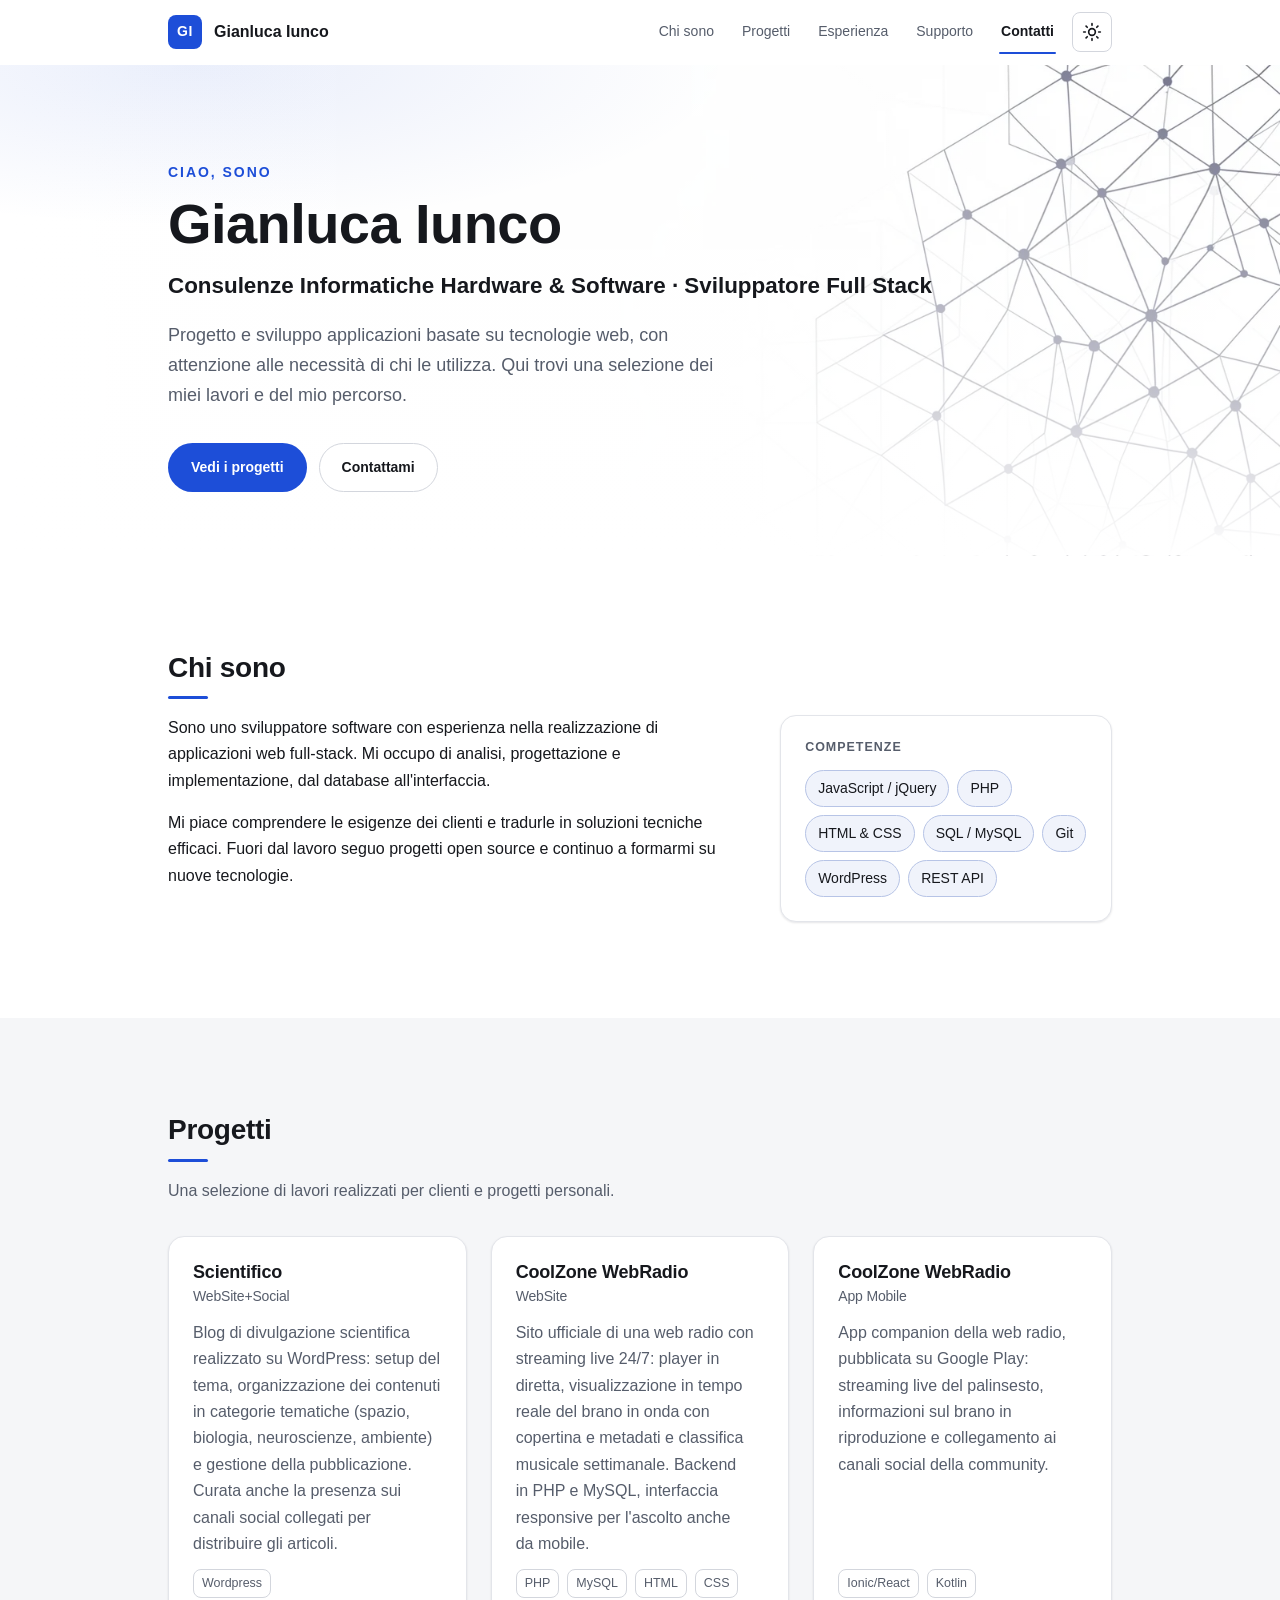
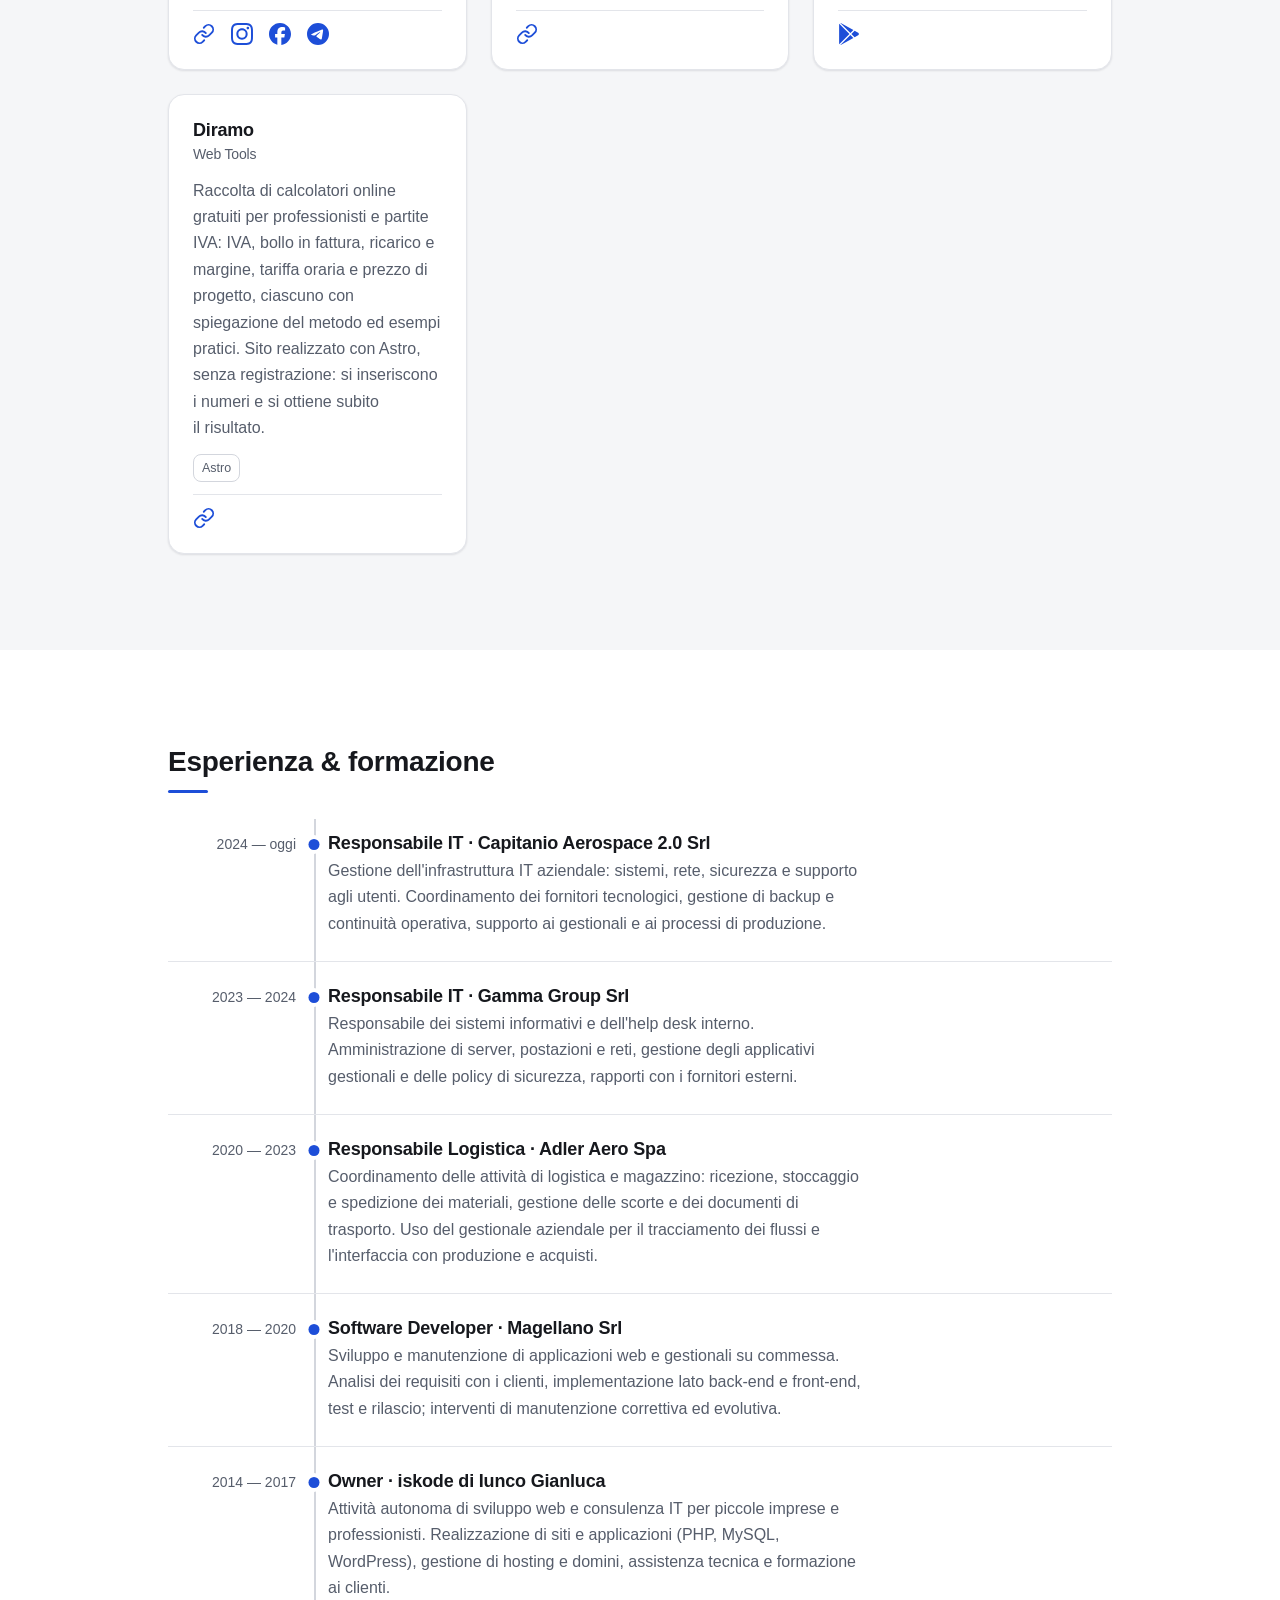
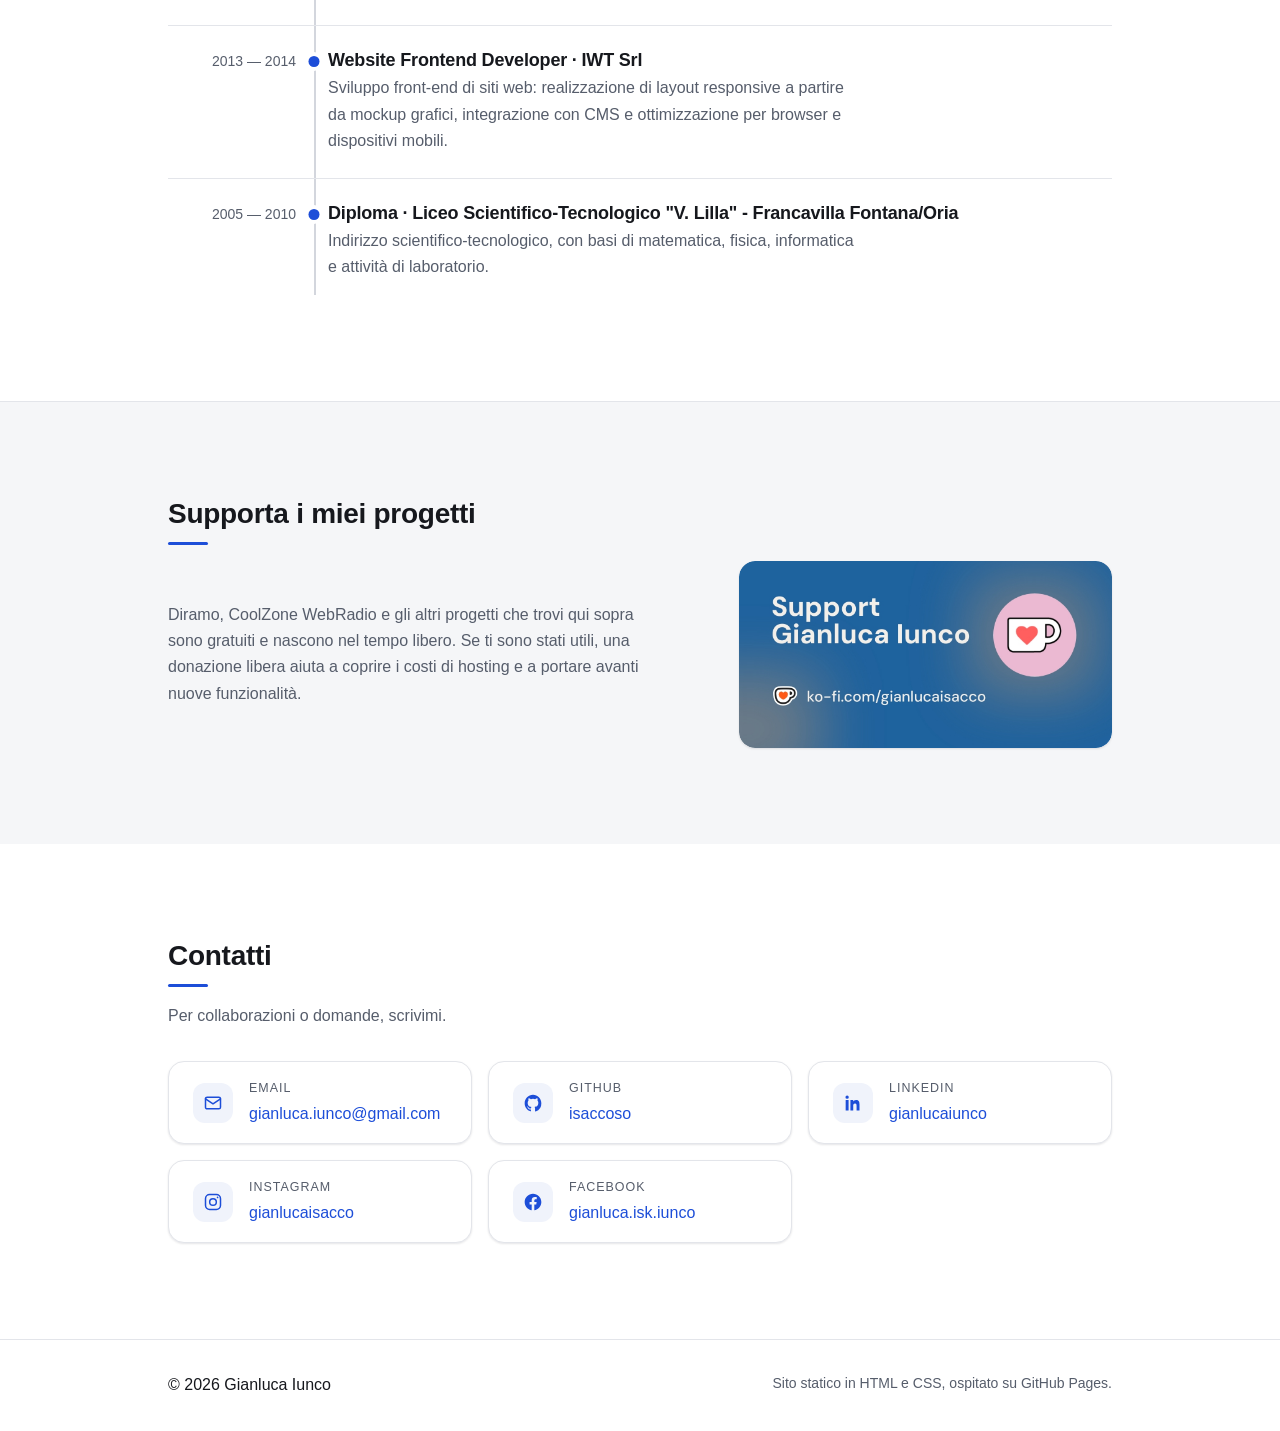
==== commit 1a9d6cfb: "Layout orizzontale per la sezione Supporto e separazione visiva da Esperienza Co-Authored-By: Claude" ====
--- a/index.html
+++ b/index.html
@@ -33,7 +33,7 @@
   <!-- Versioni Markdown per assistenti AI / crawler -->
   <link rel="alternate" type="text/markdown" href="https://isaccoso.github.io/llms.txt" title="Riepilogo per LLM (llms.txt)" />
   <link rel="alternate" type="text/markdown" href="https://isaccoso.github.io/about.md" title="Profilo completo in Markdown" />
-  <link rel="stylesheet" href="assets/styles.css?v=1789633760" />
+  <link rel="stylesheet" href="assets/styles.css?v=1789633988" />
 
   <!-- Applica il tema salvato prima del render per evitare il flash -->
   <script>
@@ -350,23 +350,25 @@
     </section>
 
     <!-- ============ SUPPORTO ============ -->
-    <section id="supporto" class="section">
+    <section id="supporto" class="section section-alt section-divider">
       <div class="container">
         <h2 class="section-title">Supporta i miei progetti</h2>
-        <p class="section-lead">
-          Diramo, CoolZone WebRadio e gli altri progetti che trovi qui sopra sono
-          gratuiti e nascono nel tempo libero. Se ti sono stati utili, una
-          donazione libera aiuta a coprire i costi di hosting e a portare avanti
-          nuove funzionalità.
-        </p>
-        <a class="kofi-link" href="https://ko-fi.com/gianlucaisacco/tip" rel="noopener" target="_blank" aria-label="Offrimi un caffè su Ko-fi">
-          <img src="assets/gianlucaisacco-Sharable-Profile%29-Horizontal.jpg" alt="Supportami su Ko-fi" class="kofi-image" width="1200" height="600" loading="lazy" />
-        </a>
+        <div class="support-grid">
+          <p class="section-lead support-text">
+            Diramo, CoolZone WebRadio e gli altri progetti che trovi qui sopra sono
+            gratuiti e nascono nel tempo libero. Se ti sono stati utili, una
+            donazione libera aiuta a coprire i costi di hosting e a portare avanti
+            nuove funzionalità.
+          </p>
+          <a class="kofi-link" href="https://ko-fi.com/gianlucaisacco/tip" rel="noopener" target="_blank" aria-label="Offrimi un caffè su Ko-fi">
+            <img src="assets/gianlucaisacco-Sharable-Profile%29-Horizontal.jpg" alt="Supportami su Ko-fi" class="kofi-image" width="1200" height="600" loading="lazy" />
+          </a>
+        </div>
       </div>
     </section>
 
     <!-- ============ CONTATTI ============ -->
-    <section id="contatti" class="section section-alt">
+    <section id="contatti" class="section">
       <div class="container">
         <h2 class="section-title">Contatti</h2>
         <p class="section-lead">Per collaborazioni o domande, scrivimi.</p>
@@ -448,6 +450,6 @@
     </div>
   </footer>
 
-  <script src="assets/script.js?v=1789633760" defer></script>
+  <script src="assets/script.js?v=1789633988" defer></script>
 </body>
 </html>
--- a/assets/styles.css
+++ b/assets/styles.css
@@ -460,10 +460,20 @@
 /* =========================================================
    Supporto
    ========================================================= */
+.section-divider { border-top: 1px solid var(--border); }
+
+.support-grid {
+  display: grid;
+  grid-template-columns: minmax(0, 1.4fr) minmax(260px, 1fr);
+  gap: clamp(var(--space-5), 5vw, var(--space-7));
+  align-items: center;
+}
+.support-text { margin-bottom: 0; }
+
 .kofi-link {
   display: inline-block;
-  max-width: 480px;
   width: 100%;
+  max-width: 420px;
   border-radius: var(--radius-lg);
   overflow: hidden;
   box-shadow: var(--shadow-sm);
@@ -555,6 +565,9 @@
 
   .about-grid { grid-template-columns: 1fr; gap: var(--space-6); }
 
+  .support-grid { grid-template-columns: 1fr; gap: var(--space-6); }
+  .kofi-link { max-width: 480px; }
+
   .timeline::before,
   .timeline-item::before { left: 5px; }
   .timeline-item { grid-template-columns: 1fr; row-gap: var(--space-1); padding-left: var(--space-6); }
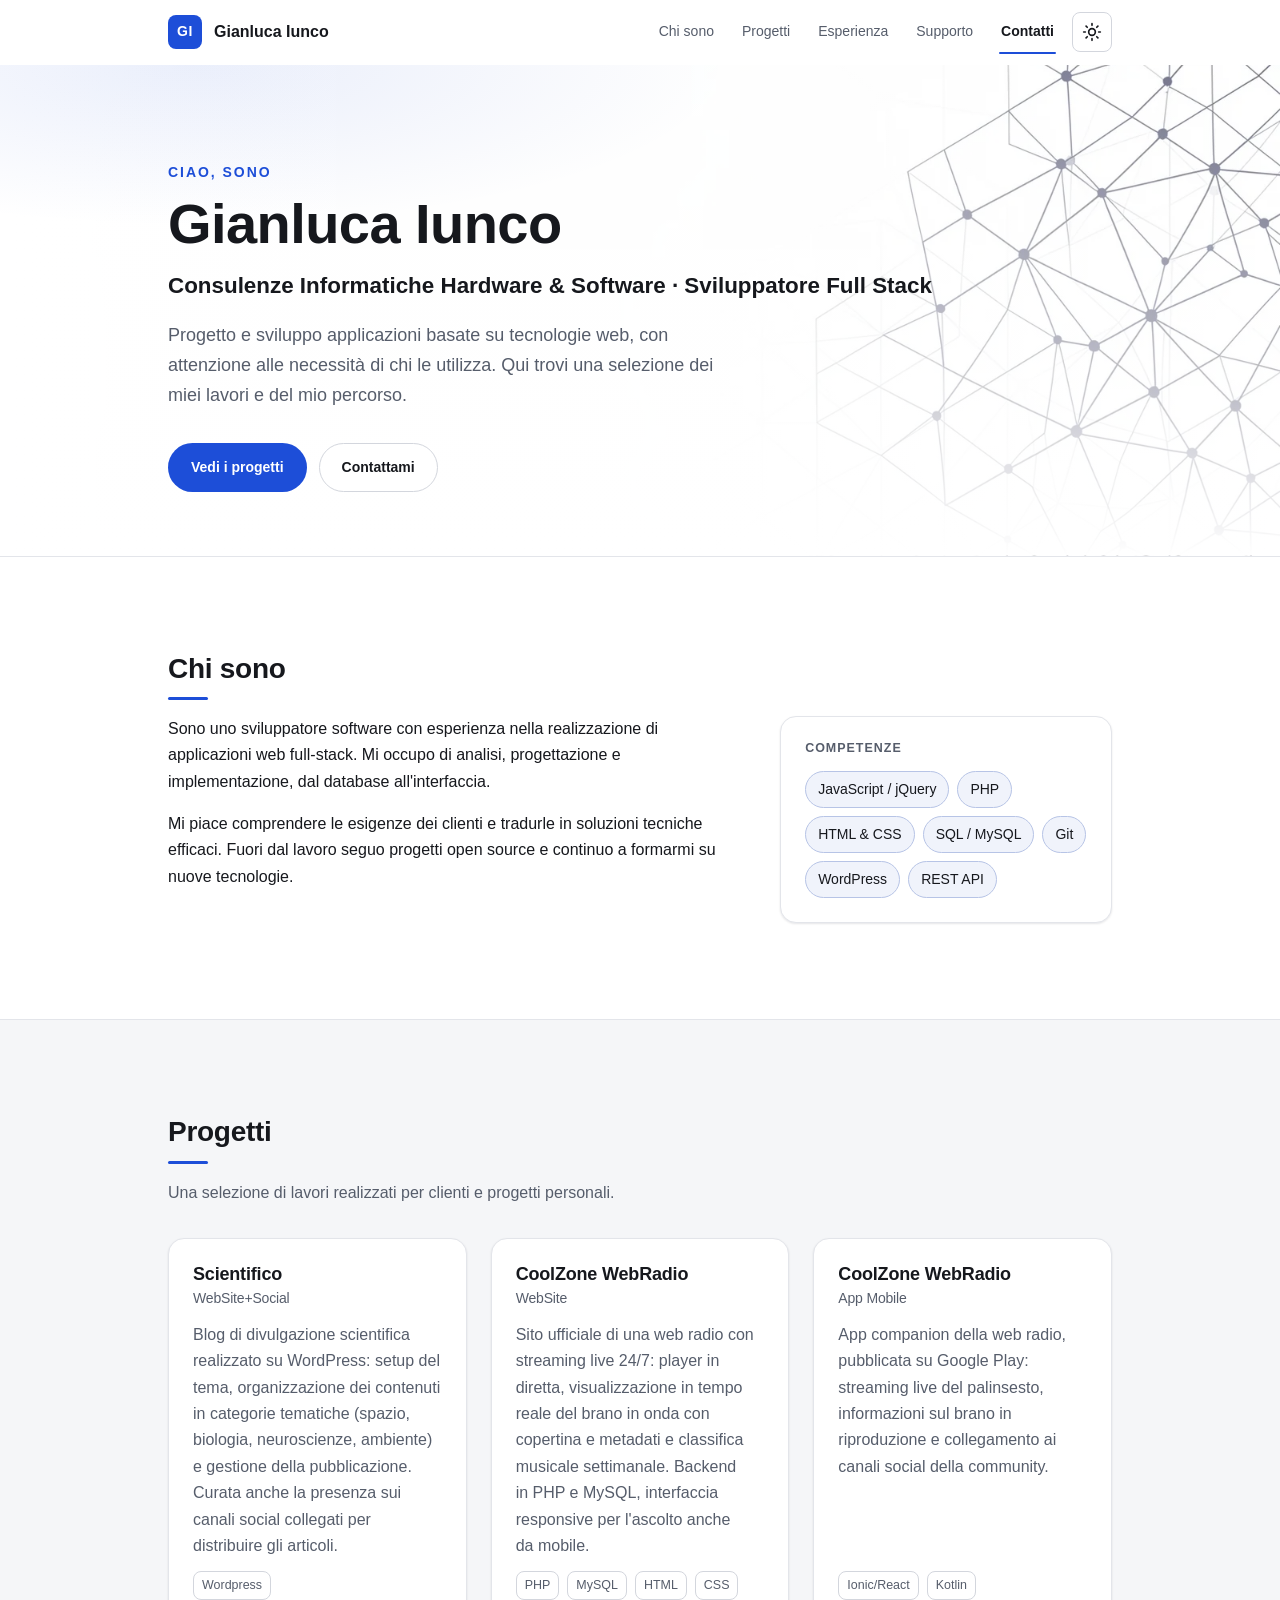
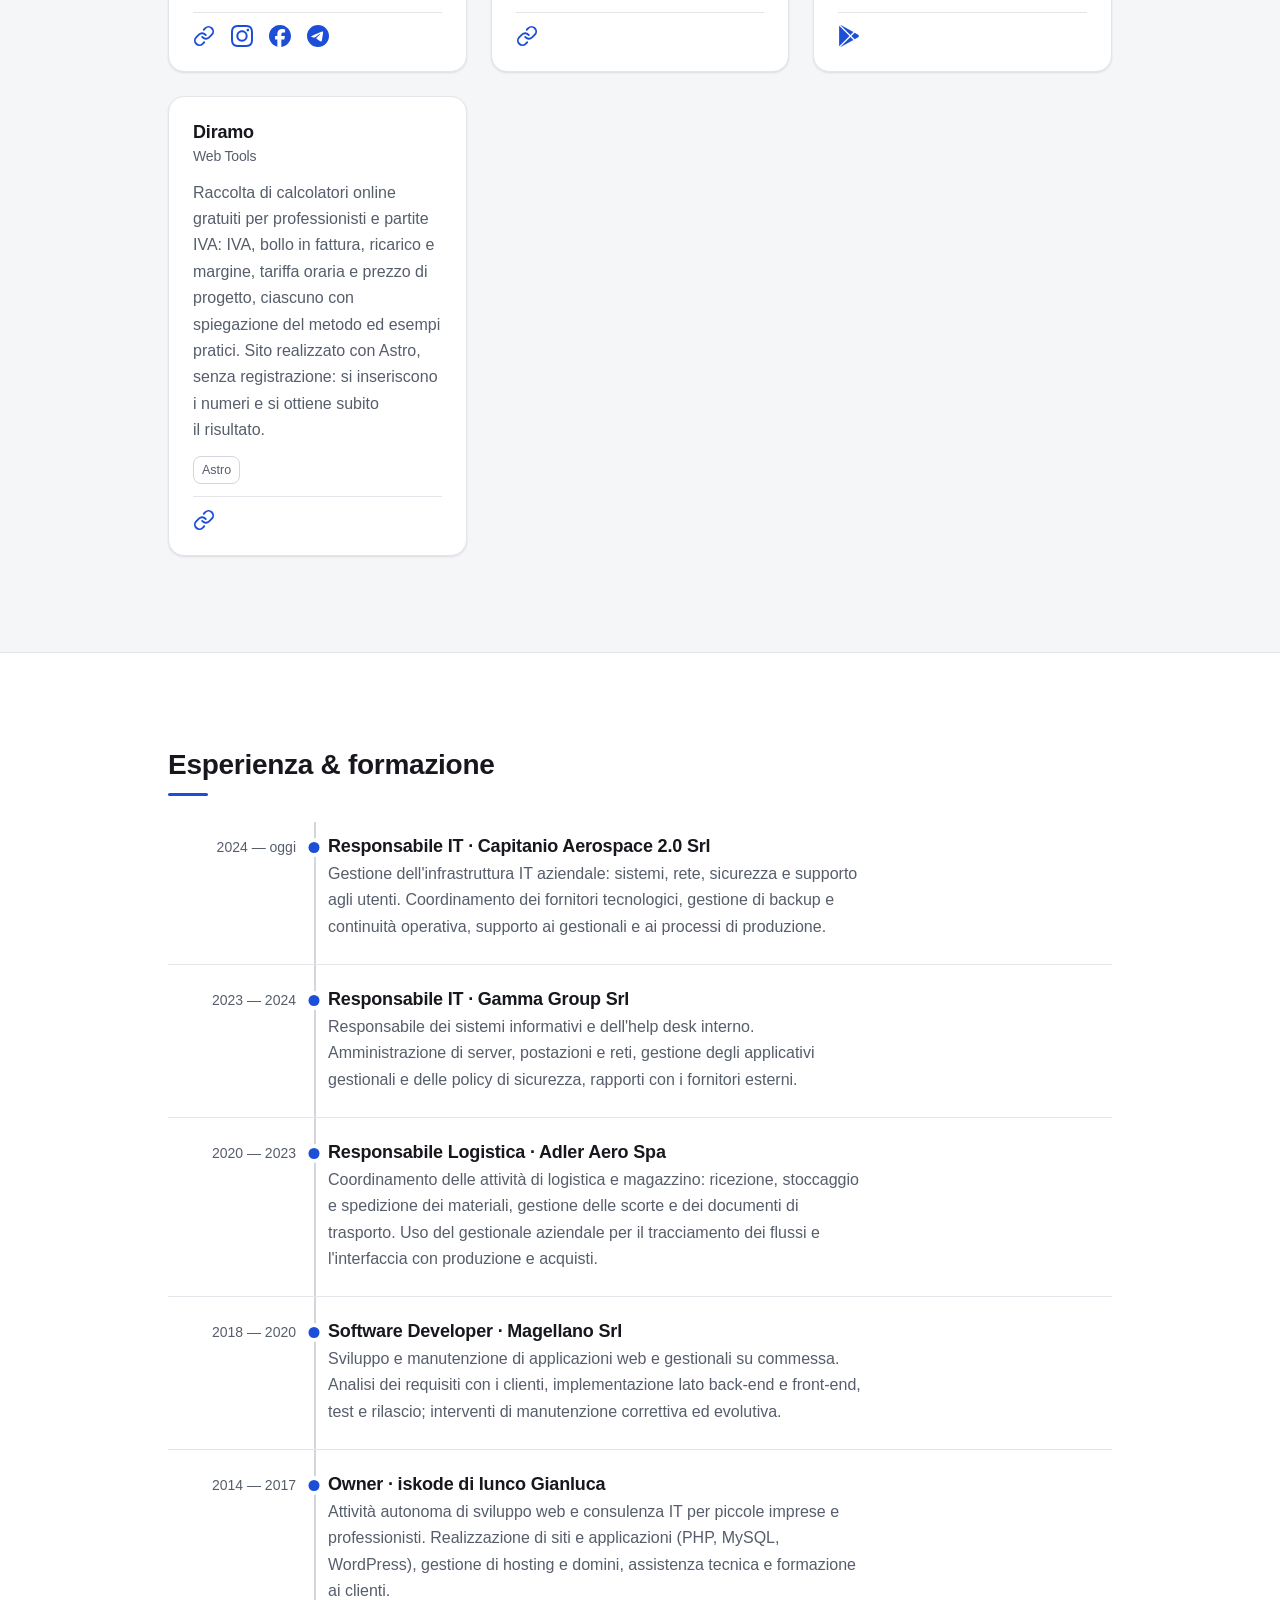
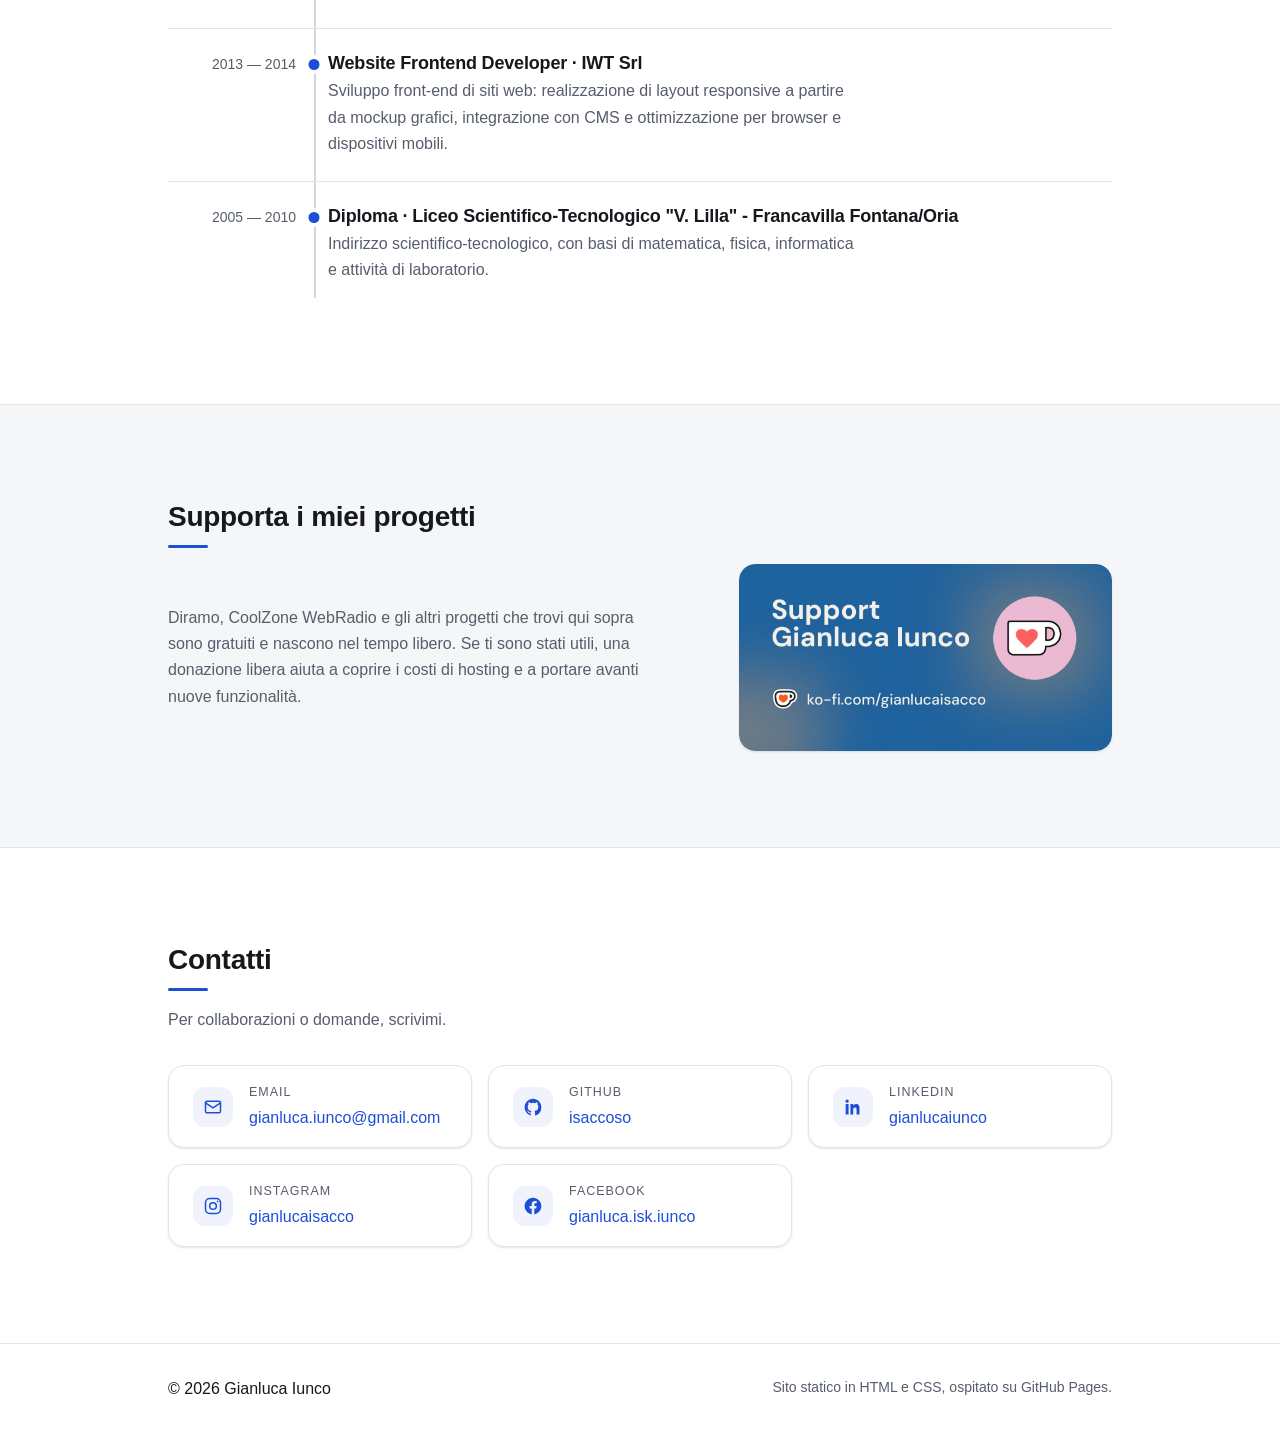
==== commit 376525e8: "Estesa la linea di separazione a tutte le sezioni della pagina Co-Authored-By: Claude Sonnet 5 <nore" ====
--- a/index.html
+++ b/index.html
@@ -33,7 +33,7 @@
   <!-- Versioni Markdown per assistenti AI / crawler -->
   <link rel="alternate" type="text/markdown" href="https://isaccoso.github.io/llms.txt" title="Riepilogo per LLM (llms.txt)" />
   <link rel="alternate" type="text/markdown" href="https://isaccoso.github.io/about.md" title="Profilo completo in Markdown" />
-  <link rel="stylesheet" href="assets/styles.css?v=1789633988" />
+  <link rel="stylesheet" href="assets/styles.css?v=1789634748" />
 
   <!-- Applica il tema salvato prima del render per evitare il flash -->
   <script>
@@ -140,7 +140,7 @@
     </section>
 
     <!-- ============ CHI SONO ============ -->
-    <section id="chi-sono" class="section">
+    <section id="chi-sono" class="section section-divider">
       <div class="container">
         <h2 class="section-title">Chi sono</h2>
         <div class="about-grid">
@@ -173,7 +173,7 @@
     </section>
 
     <!-- ============ PROGETTI ============ -->
-    <section id="progetti" class="section section-alt">
+    <section id="progetti" class="section section-alt section-divider">
       <div class="container">
         <h2 class="section-title">Progetti</h2>
         <p class="section-lead">Una selezione di lavori realizzati per clienti e progetti personali.</p>
@@ -269,7 +269,7 @@
     </section>
 
     <!-- ============ ESPERIENZA ============ -->
-    <section id="esperienza" class="section">
+    <section id="esperienza" class="section section-divider">
       <div class="container">
         <h2 class="section-title">Esperienza &amp; formazione</h2>
 
@@ -368,7 +368,7 @@
     </section>
 
     <!-- ============ CONTATTI ============ -->
-    <section id="contatti" class="section">
+    <section id="contatti" class="section section-divider">
       <div class="container">
         <h2 class="section-title">Contatti</h2>
         <p class="section-lead">Per collaborazioni o domande, scrivimi.</p>
@@ -450,6 +450,6 @@
     </div>
   </footer>
 
-  <script src="assets/script.js?v=1789633988" defer></script>
+  <script src="assets/script.js?v=1789634748" defer></script>
 </body>
 </html>
--- a/assets/styles.css
+++ b/assets/styles.css
@@ -129,6 +129,7 @@
 
 .section { padding-block: clamp(var(--space-8), 10vw, var(--space-9)); }
 .section-alt { background: var(--bg-alt); }
+.section-divider { border-top: 1px solid var(--border); }
 section[id] { scroll-margin-top: calc(var(--header-h) + var(--space-4)); }
 
 .section-title { font-size: var(--fs-xl); margin-bottom: var(--space-4); }
@@ -460,8 +461,6 @@
 /* =========================================================
    Supporto
    ========================================================= */
-.section-divider { border-top: 1px solid var(--border); }
-
 .support-grid {
   display: grid;
   grid-template-columns: minmax(0, 1.4fr) minmax(260px, 1fr);
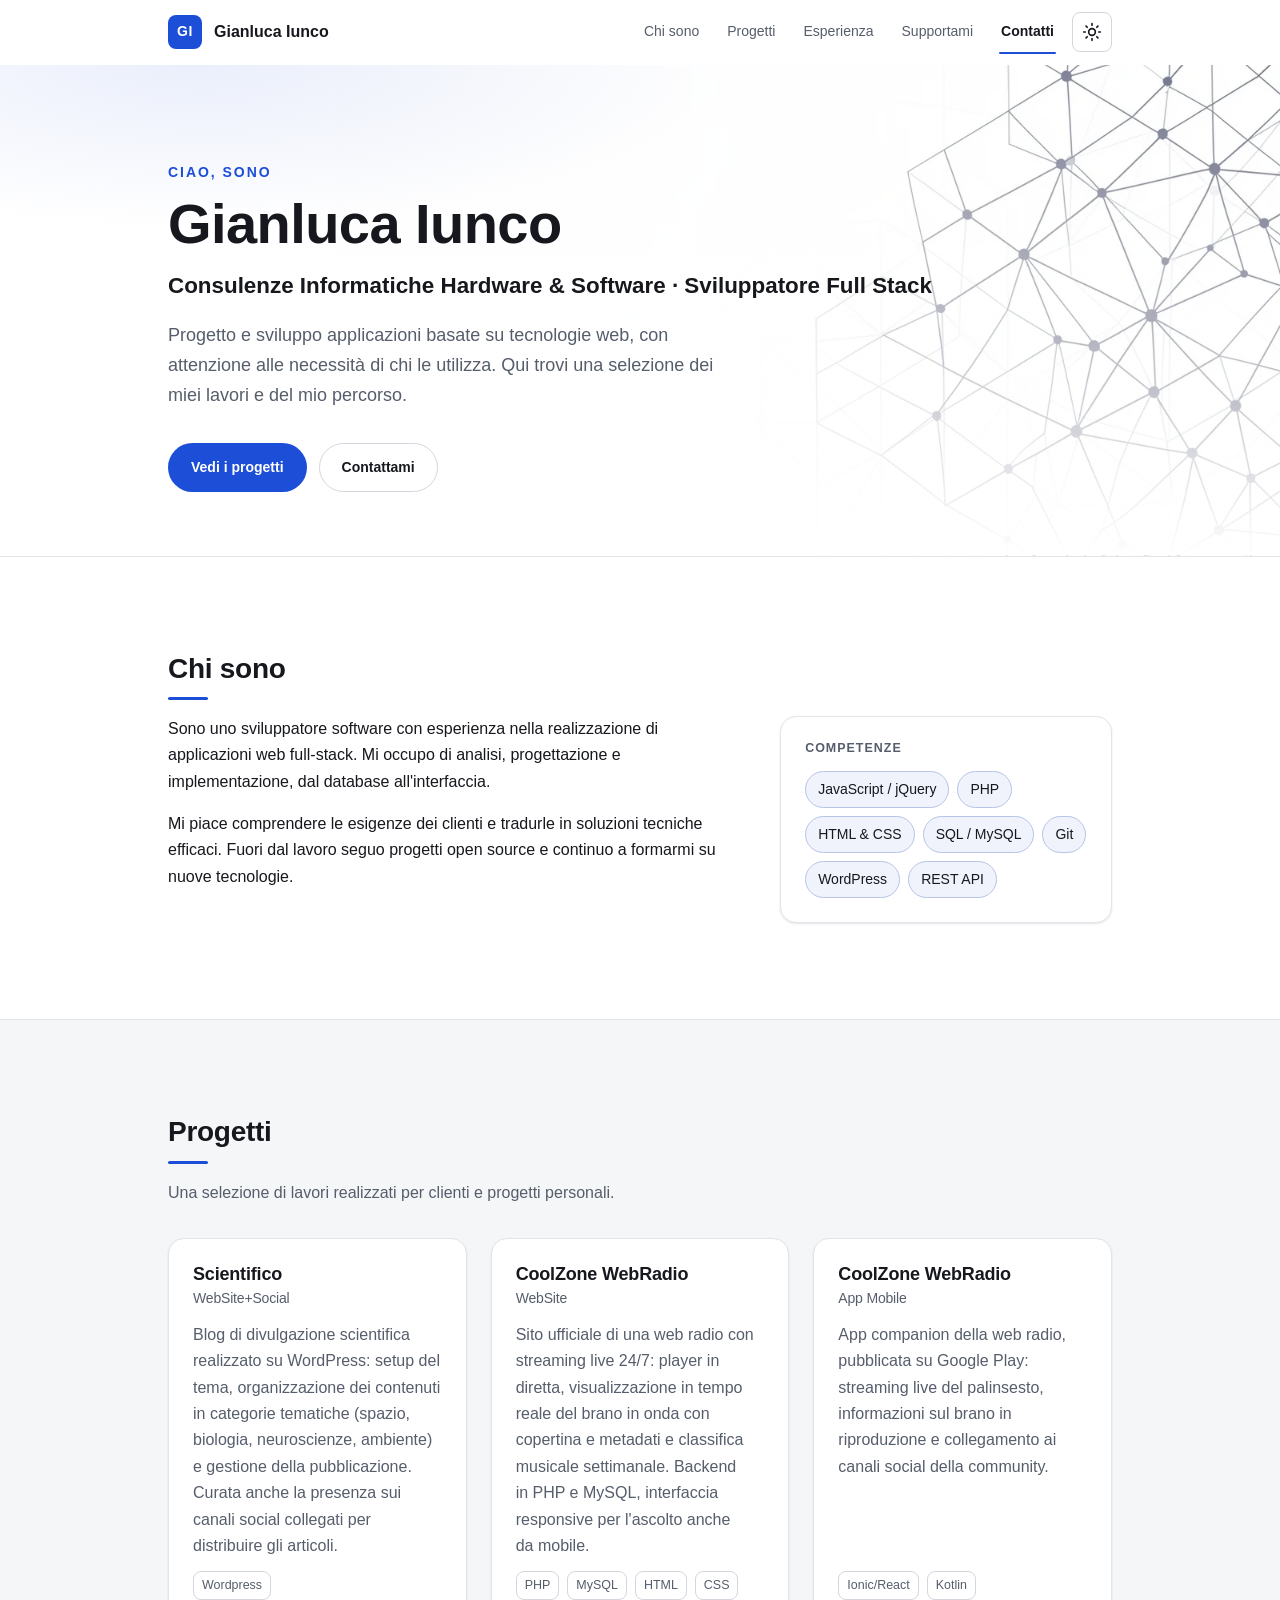
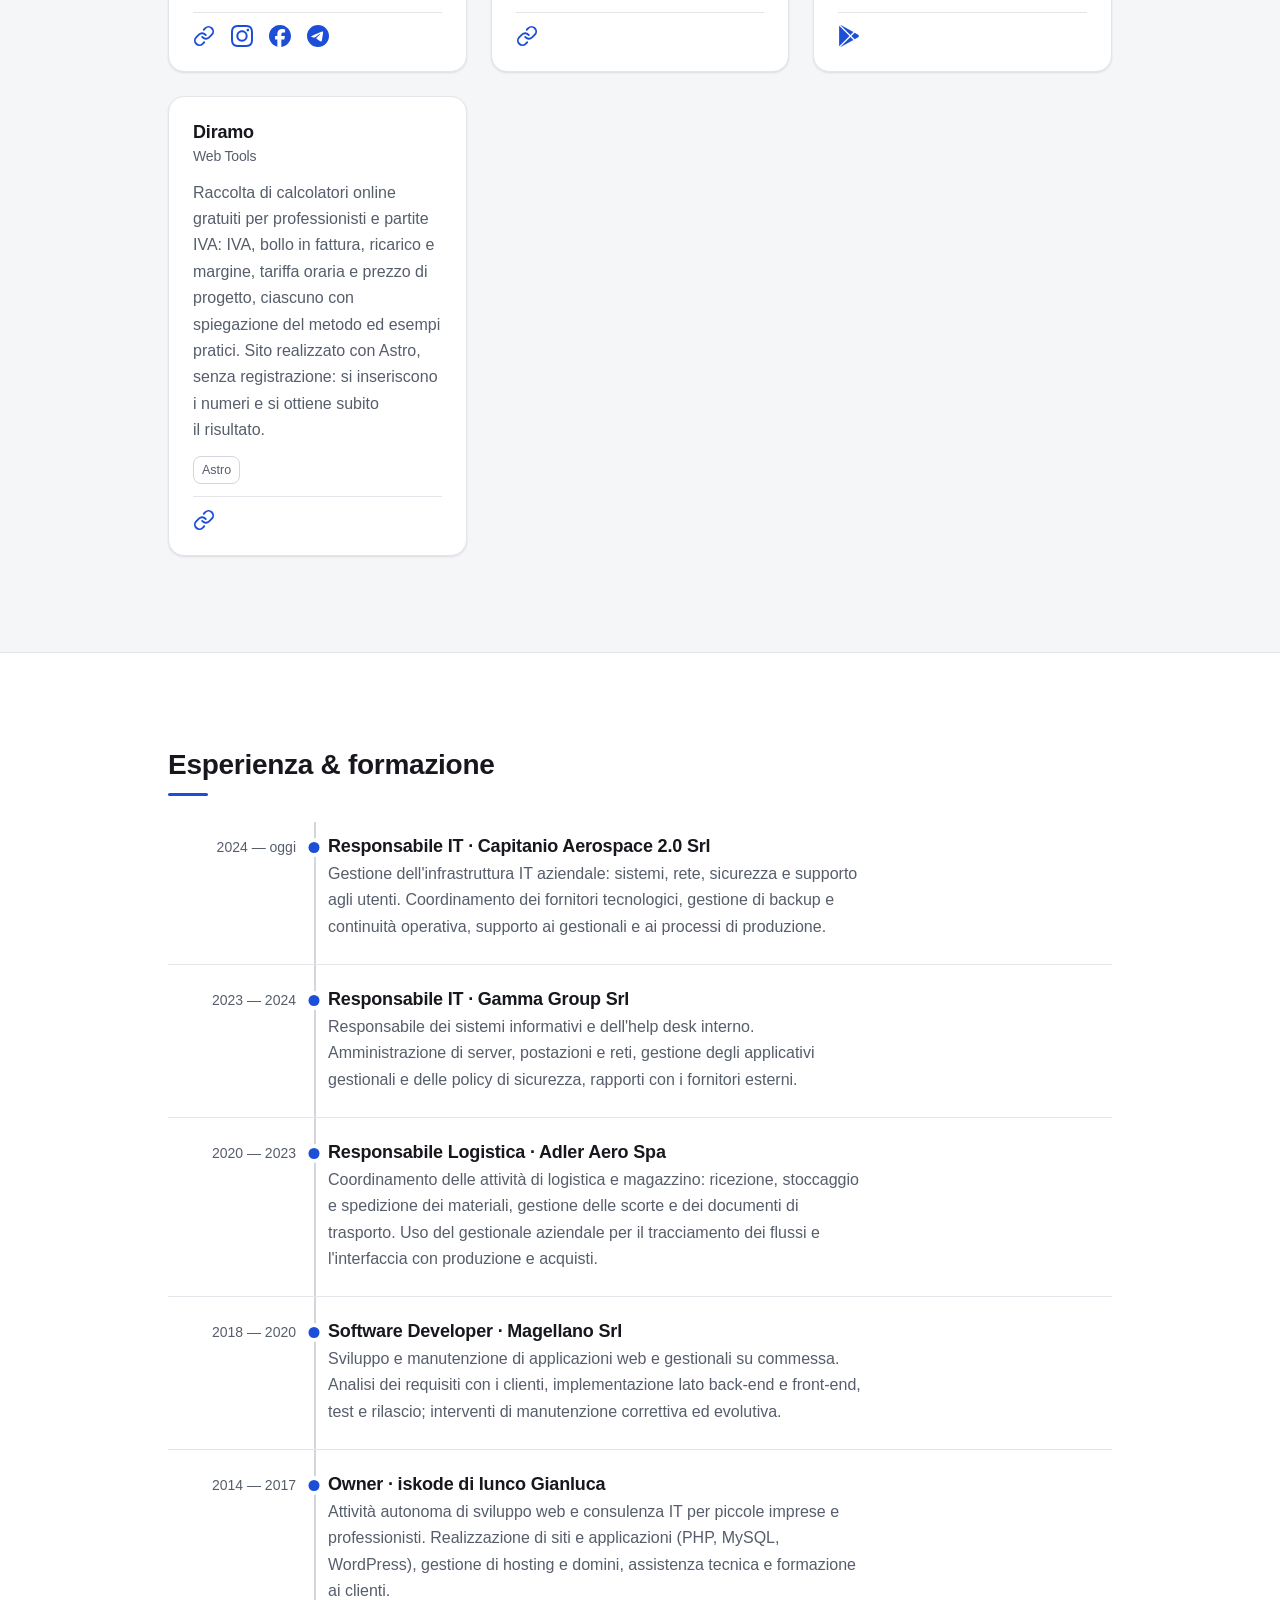
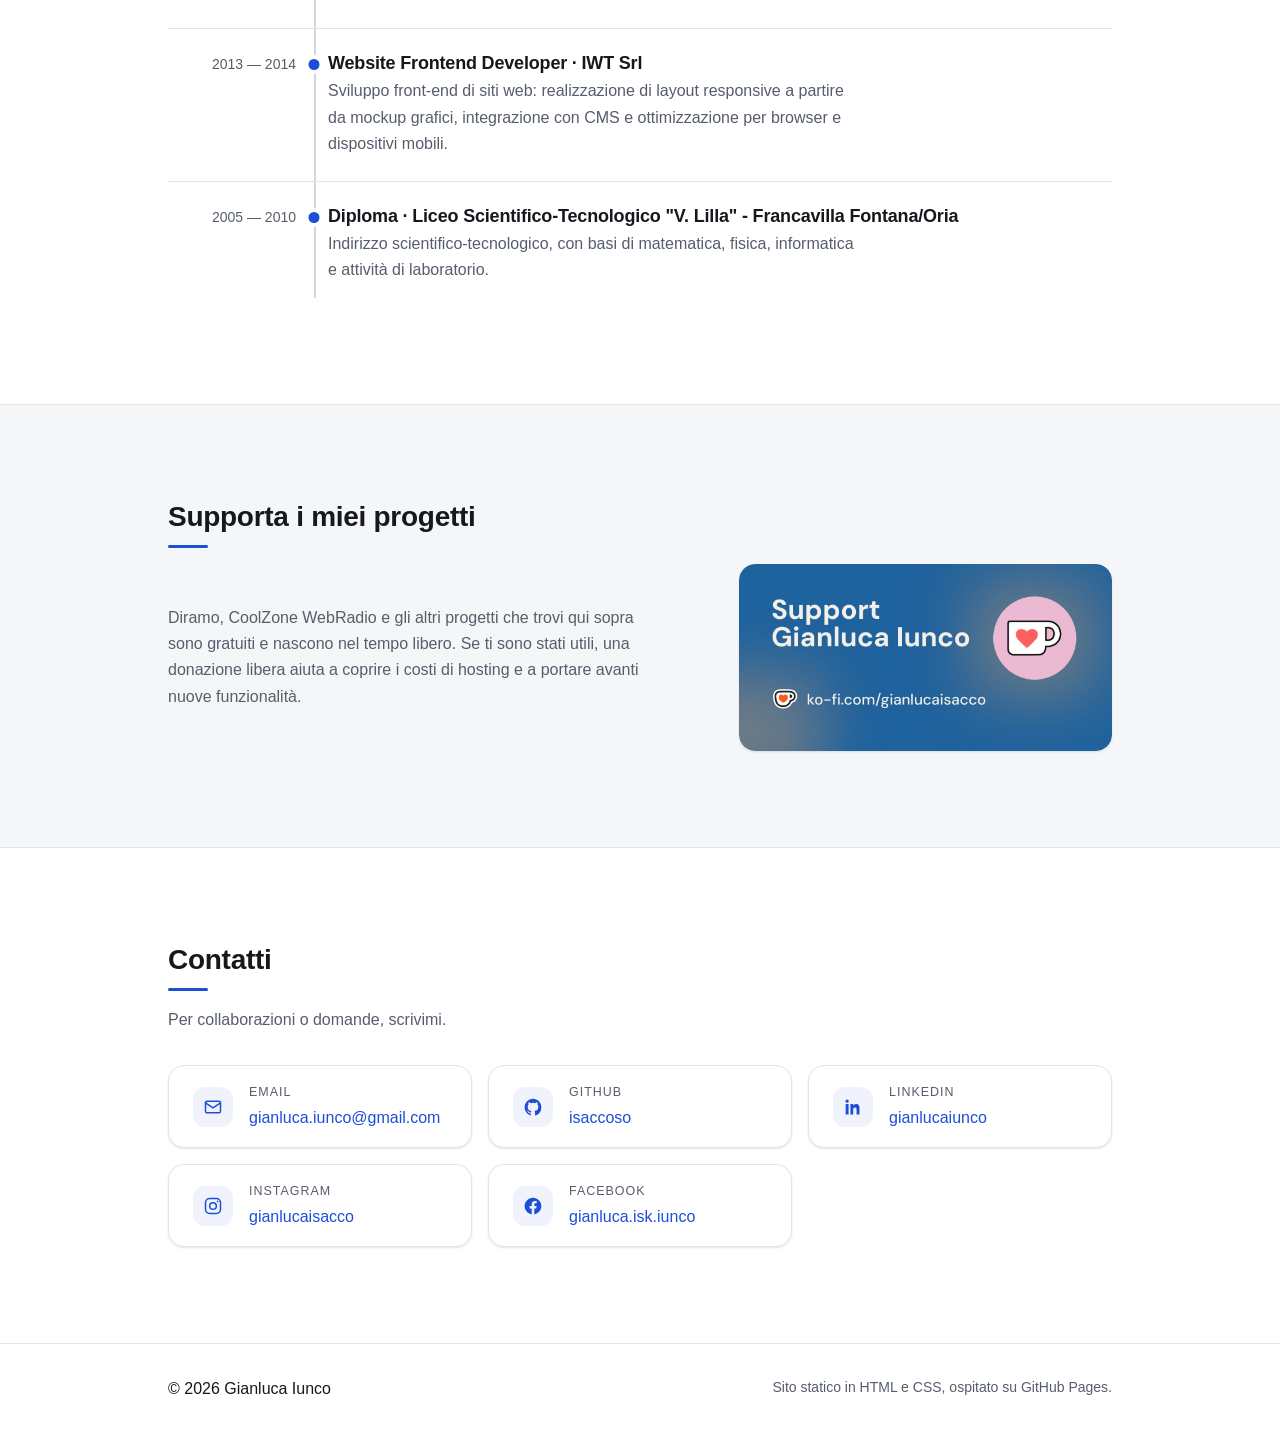
==== commit 02dac606: "Modificato menu Supporto a Supportami" ====
--- a/index.html
+++ b/index.html
@@ -33,7 +33,7 @@
   <!-- Versioni Markdown per assistenti AI / crawler -->
   <link rel="alternate" type="text/markdown" href="https://isaccoso.github.io/llms.txt" title="Riepilogo per LLM (llms.txt)" />
   <link rel="alternate" type="text/markdown" href="https://isaccoso.github.io/about.md" title="Profilo completo in Markdown" />
-  <link rel="stylesheet" href="assets/styles.css?v=1789634748" />
+  <link rel="stylesheet" href="assets/styles.css?v=1789637866" />
 
   <!-- Applica il tema salvato prima del render per evitare il flash -->
   <script>
@@ -102,7 +102,7 @@
           <li><a href="#chi-sono">Chi sono</a></li>
           <li><a href="#progetti">Progetti</a></li>
           <li><a href="#esperienza">Esperienza</a></li>
-          <li><a href="#supporto">Supporto</a></li>
+          <li><a href="#supporto">Supportami</a></li>
           <li><a href="#contatti">Contatti</a></li>
         </ul>
       </nav>
@@ -450,6 +450,6 @@
     </div>
   </footer>
 
-  <script src="assets/script.js?v=1789634748" defer></script>
+  <script src="assets/script.js?v=1789637866" defer></script>
 </body>
 </html>
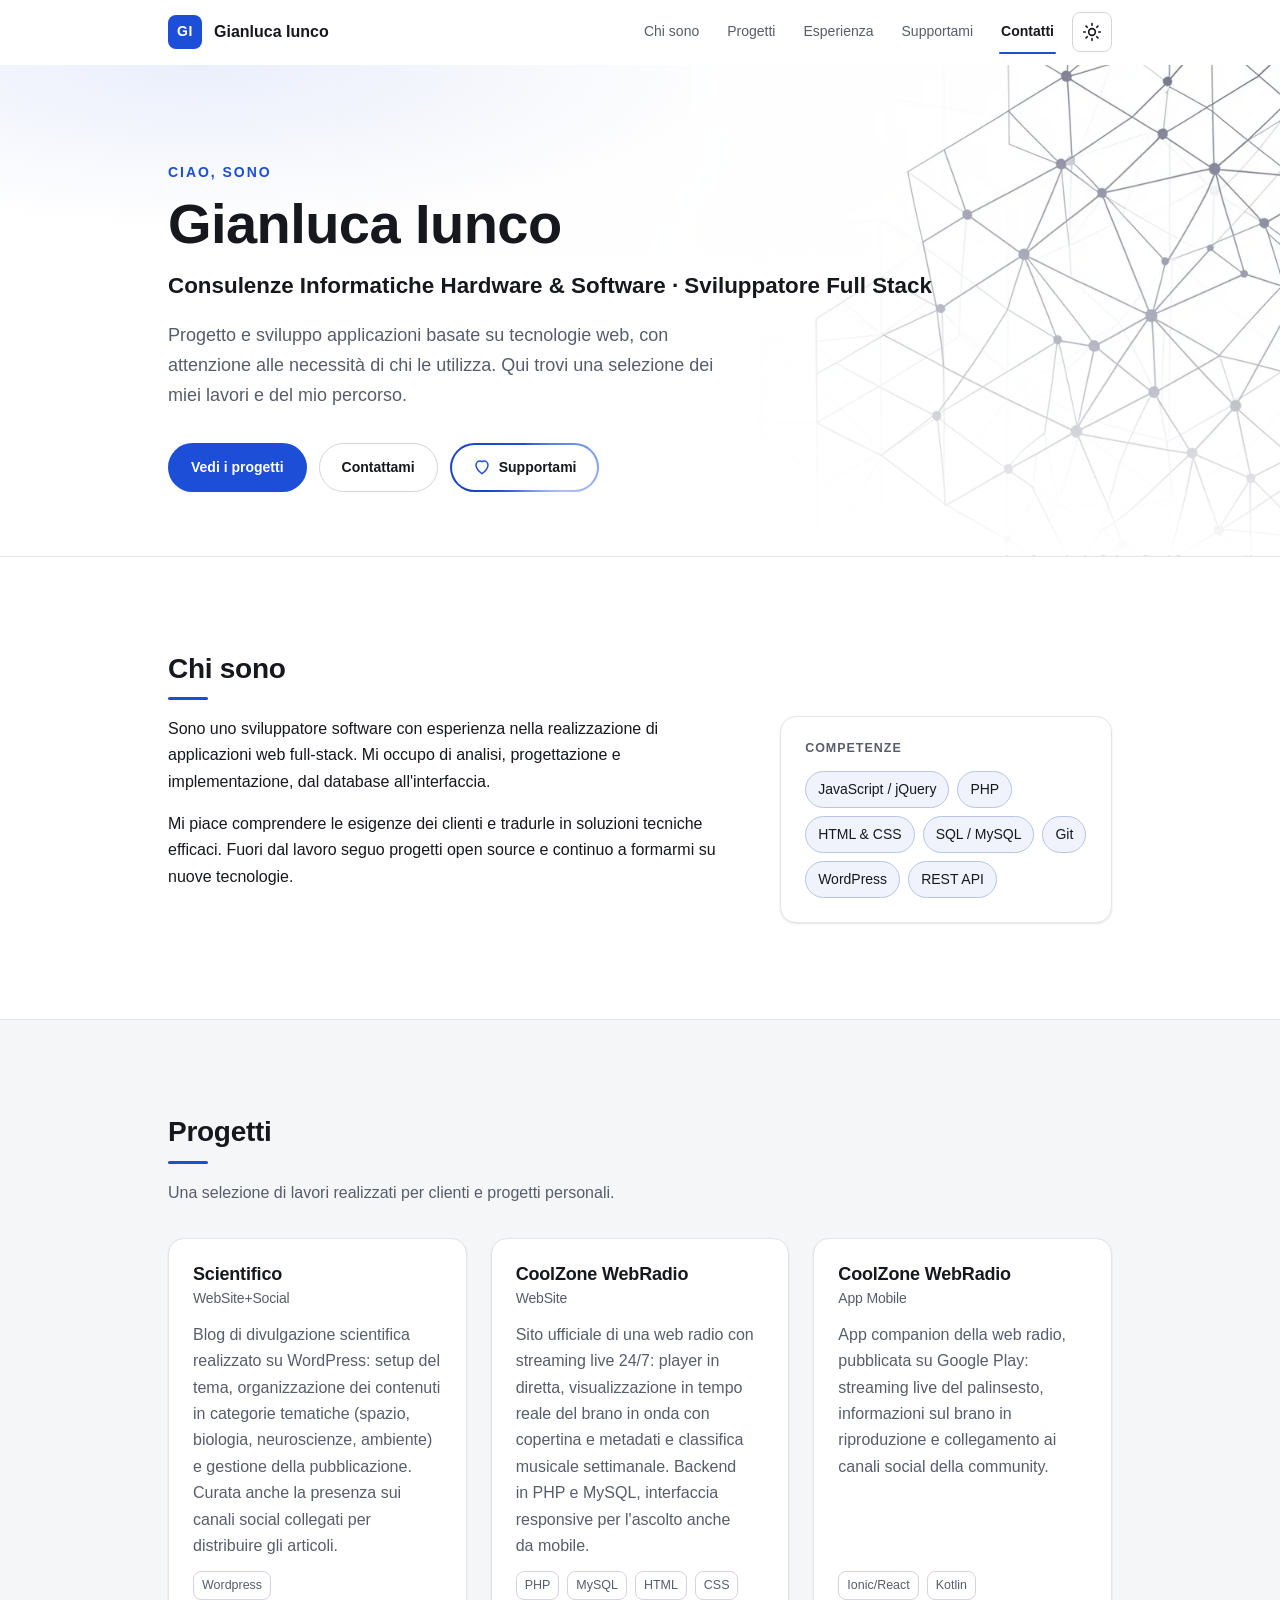
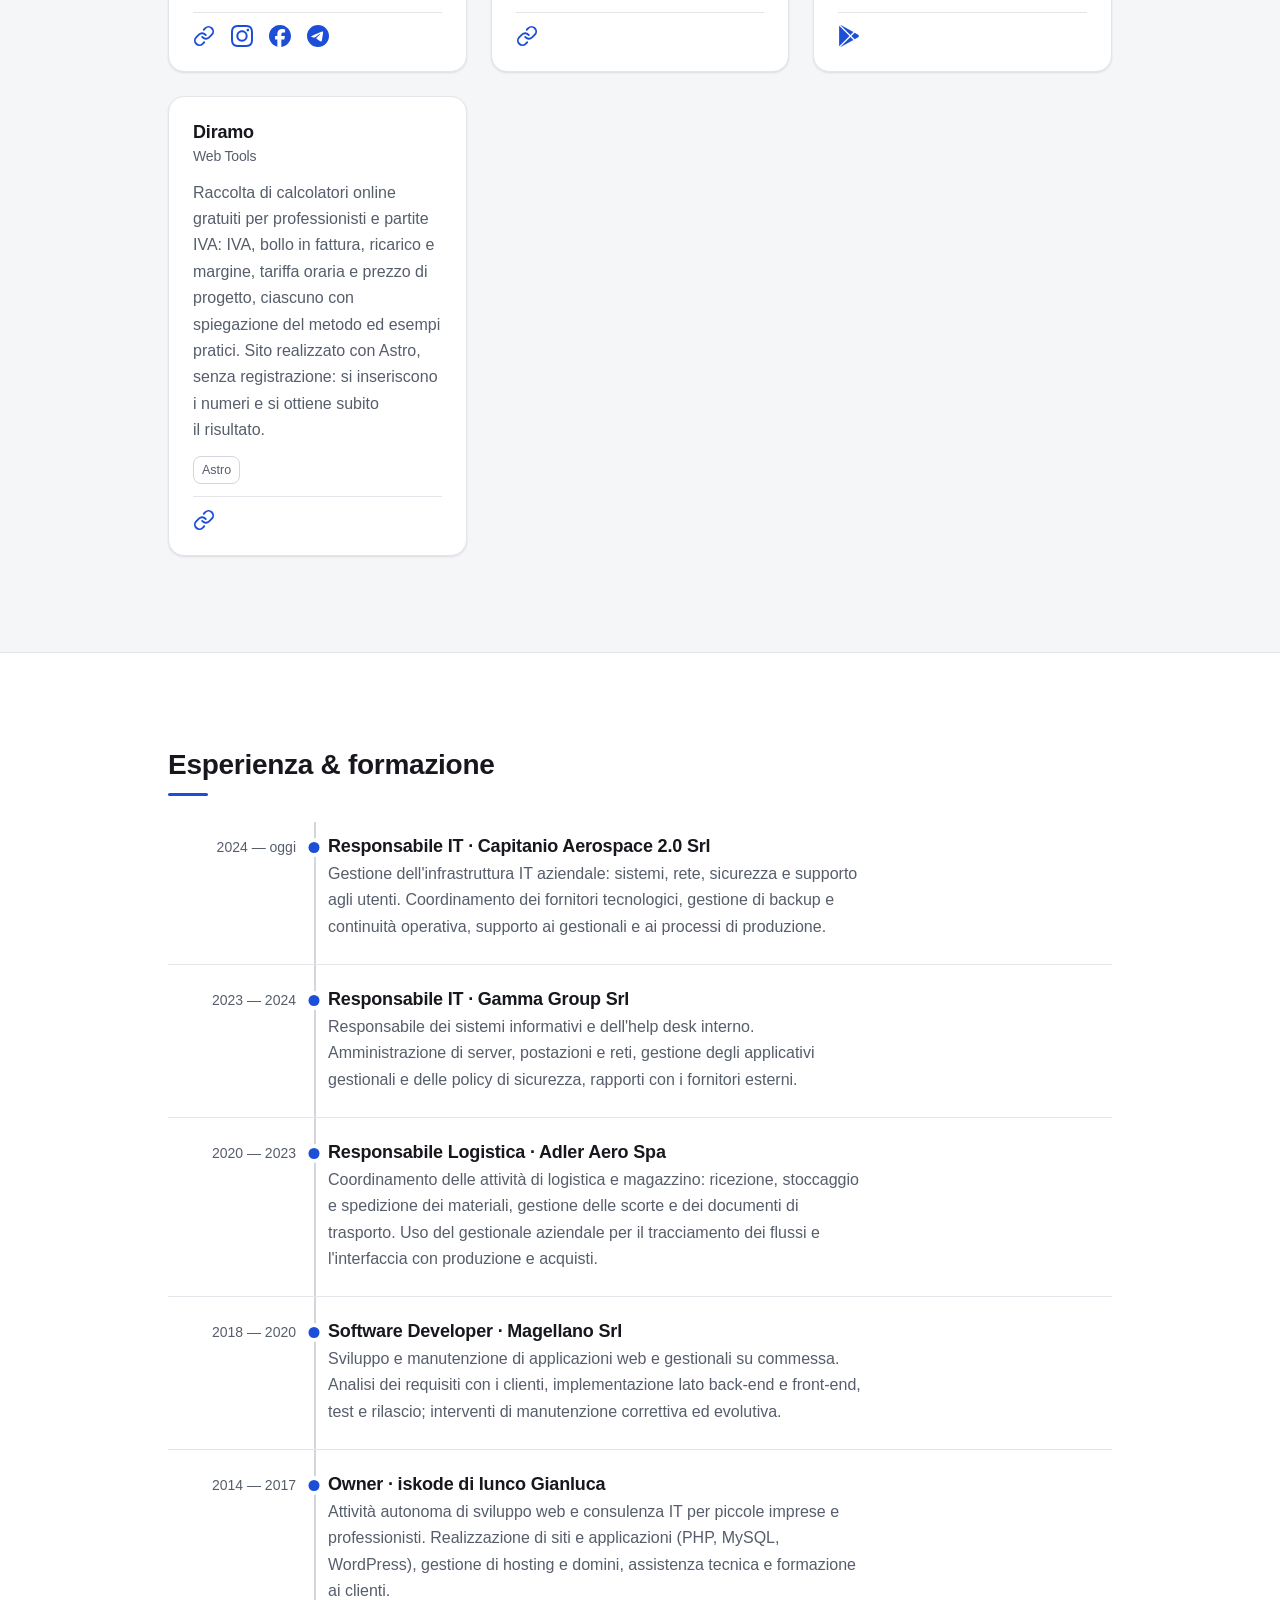
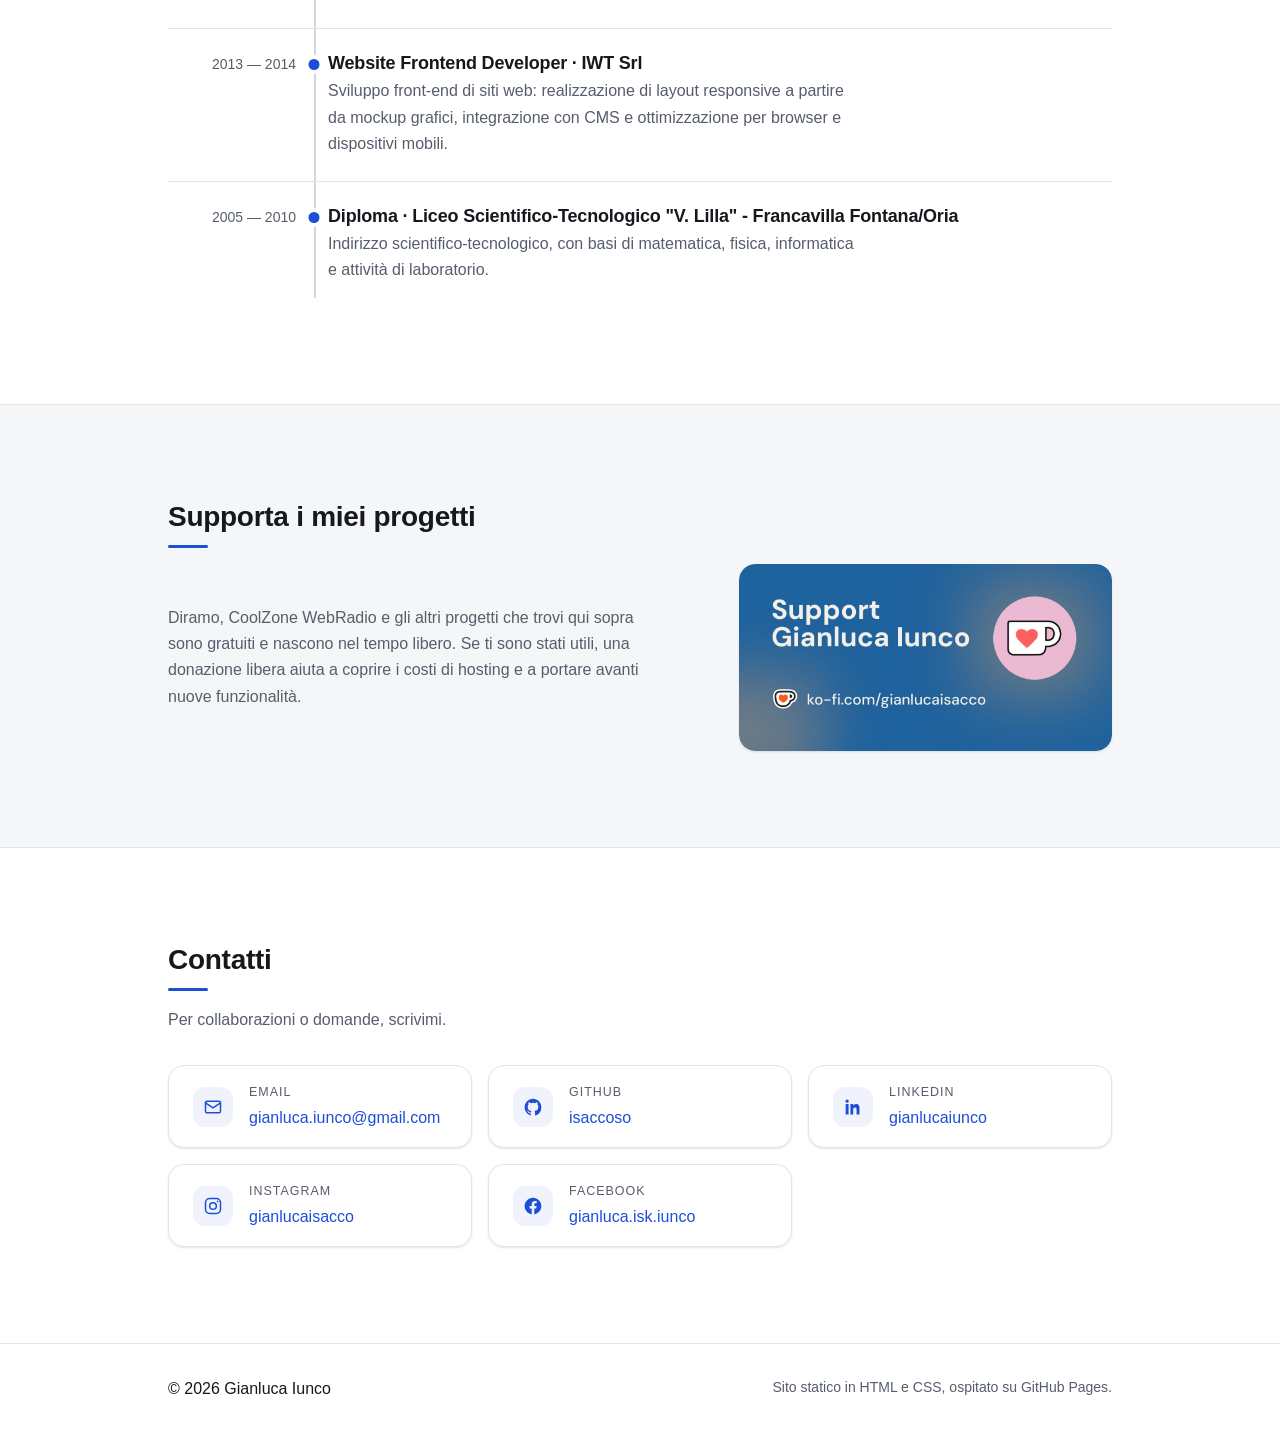
==== commit 5f7e6788: "Aggiunto bottone Supportami nell'hero con effetto neon Bordo animato a gradiente conico e glow pulsa" ====
--- a/index.html
+++ b/index.html
@@ -33,7 +33,7 @@
   <!-- Versioni Markdown per assistenti AI / crawler -->
   <link rel="alternate" type="text/markdown" href="https://isaccoso.github.io/llms.txt" title="Riepilogo per LLM (llms.txt)" />
   <link rel="alternate" type="text/markdown" href="https://isaccoso.github.io/about.md" title="Profilo completo in Markdown" />
-  <link rel="stylesheet" href="assets/styles.css?v=1789637866" />
+  <link rel="stylesheet" href="assets/styles.css?v=1789639327" />
 
   <!-- Applica il tema salvato prima del render per evitare il flash -->
   <script>
@@ -134,6 +134,12 @@
         <div class="hero-actions">
           <a class="btn btn-primary" href="#progetti">Vedi i progetti</a>
           <a class="btn btn-ghost" href="#contatti">Contattami</a>
+          <a class="btn btn-support" href="#supporto">
+            <svg class="btn-support-icon" viewBox="0 0 24 24" width="18" height="18" aria-hidden="true" fill="none" stroke="currentColor" stroke-width="2" stroke-linecap="round" stroke-linejoin="round">
+              <path d="M12 21C12 21 4 14.5 4 9.5C4 6.42 6.42 4 9.5 4C11.04 4 12 4.9 12 4.9C12 4.9 12.96 4 14.5 4C17.58 4 20 6.42 20 9.5C20 14.5 12 21 12 21Z" />
+            </svg>
+            Supportami
+          </a>
           <!--a class="btn btn-ghost" href="assets/cv-gianluca-iunco.pdf" download>Scarica il CV</a-->
         </div>
       </div>
@@ -450,6 +456,6 @@
     </div>
   </footer>
 
-  <script src="assets/script.js?v=1789637866" defer></script>
+  <script src="assets/script.js?v=1789639327" defer></script>
 </body>
 </html>
--- a/assets/styles.css
+++ b/assets/styles.css
@@ -320,6 +320,50 @@
   .btn-ghost:hover { border-color: var(--accent); color: var(--accent); }
 }
 
+/* Supportami — bordo animato + glow neon per farlo notare nell'hero */
+@property --btn-support-angle {
+  syntax: '<angle>';
+  inherits: false;
+  initial-value: 0deg;
+}
+
+.btn-support {
+  --btn-support-glow: color-mix(in srgb, var(--accent) 55%, transparent);
+  position: relative;
+  z-index: 0;
+  color: var(--text);
+  border-width: 2px;
+  border-color: transparent;
+  padding: 11px 21px;
+  background:
+    linear-gradient(var(--surface), var(--surface)) padding-box,
+    conic-gradient(
+      from var(--btn-support-angle),
+      var(--accent),
+      color-mix(in srgb, var(--accent) 35%, white 65%),
+      var(--accent-hover),
+      var(--accent)
+    ) border-box;
+  animation: btn-support-spin 3.2s linear infinite, btn-support-pulse 2.4s ease-in-out infinite;
+}
+.btn-support-icon { margin-inline-end: var(--space-2); color: var(--accent); }
+
+@media (hover: hover) {
+  .btn-support:hover { color: var(--accent); box-shadow: var(--shadow-md), 0 0 24px var(--btn-support-glow); }
+}
+
+@keyframes btn-support-spin {
+  to { --btn-support-angle: 360deg; }
+}
+@keyframes btn-support-pulse {
+  0%, 100% { box-shadow: 0 0 0 0 var(--btn-support-glow); }
+  50% { box-shadow: 0 0 16px 2px var(--btn-support-glow); }
+}
+
+@media (prefers-reduced-motion: reduce) {
+  .btn-support { animation: none; }
+}
+
 /* =========================================================
    Chi sono
    ========================================================= */
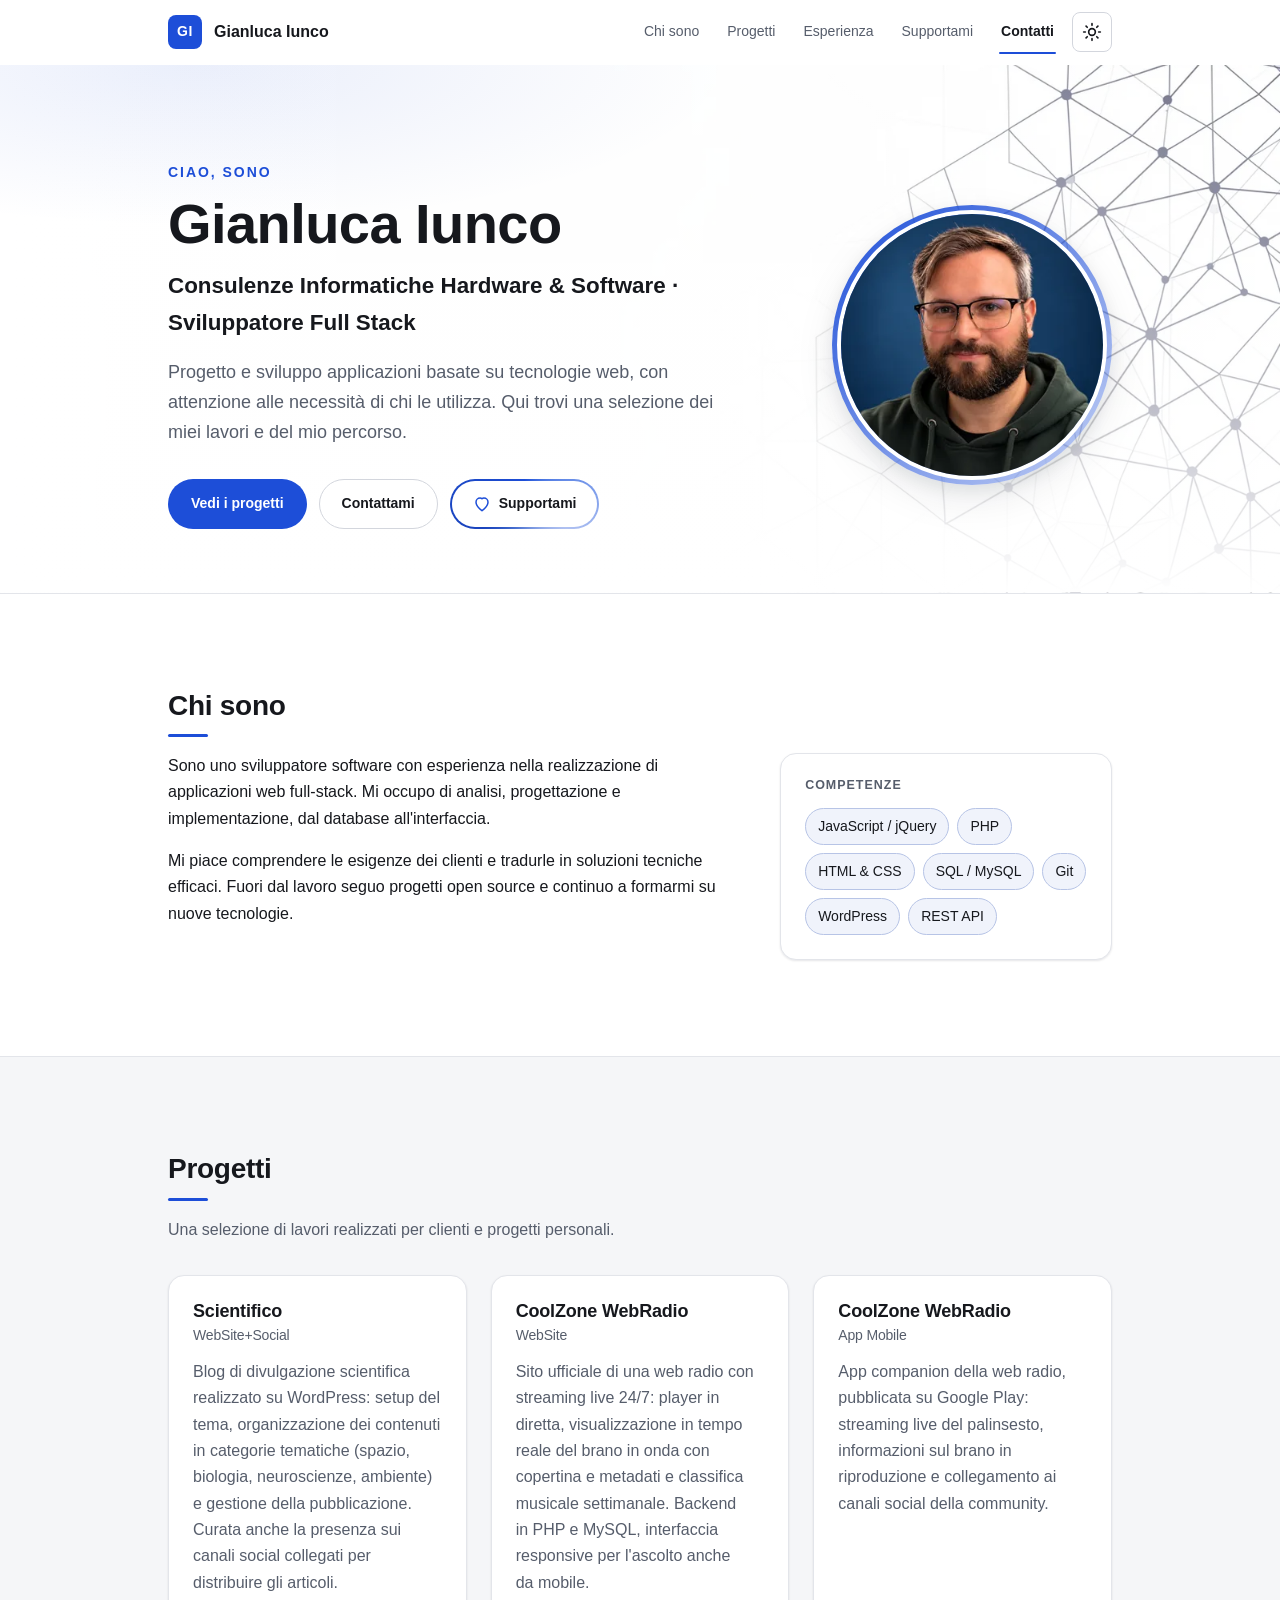
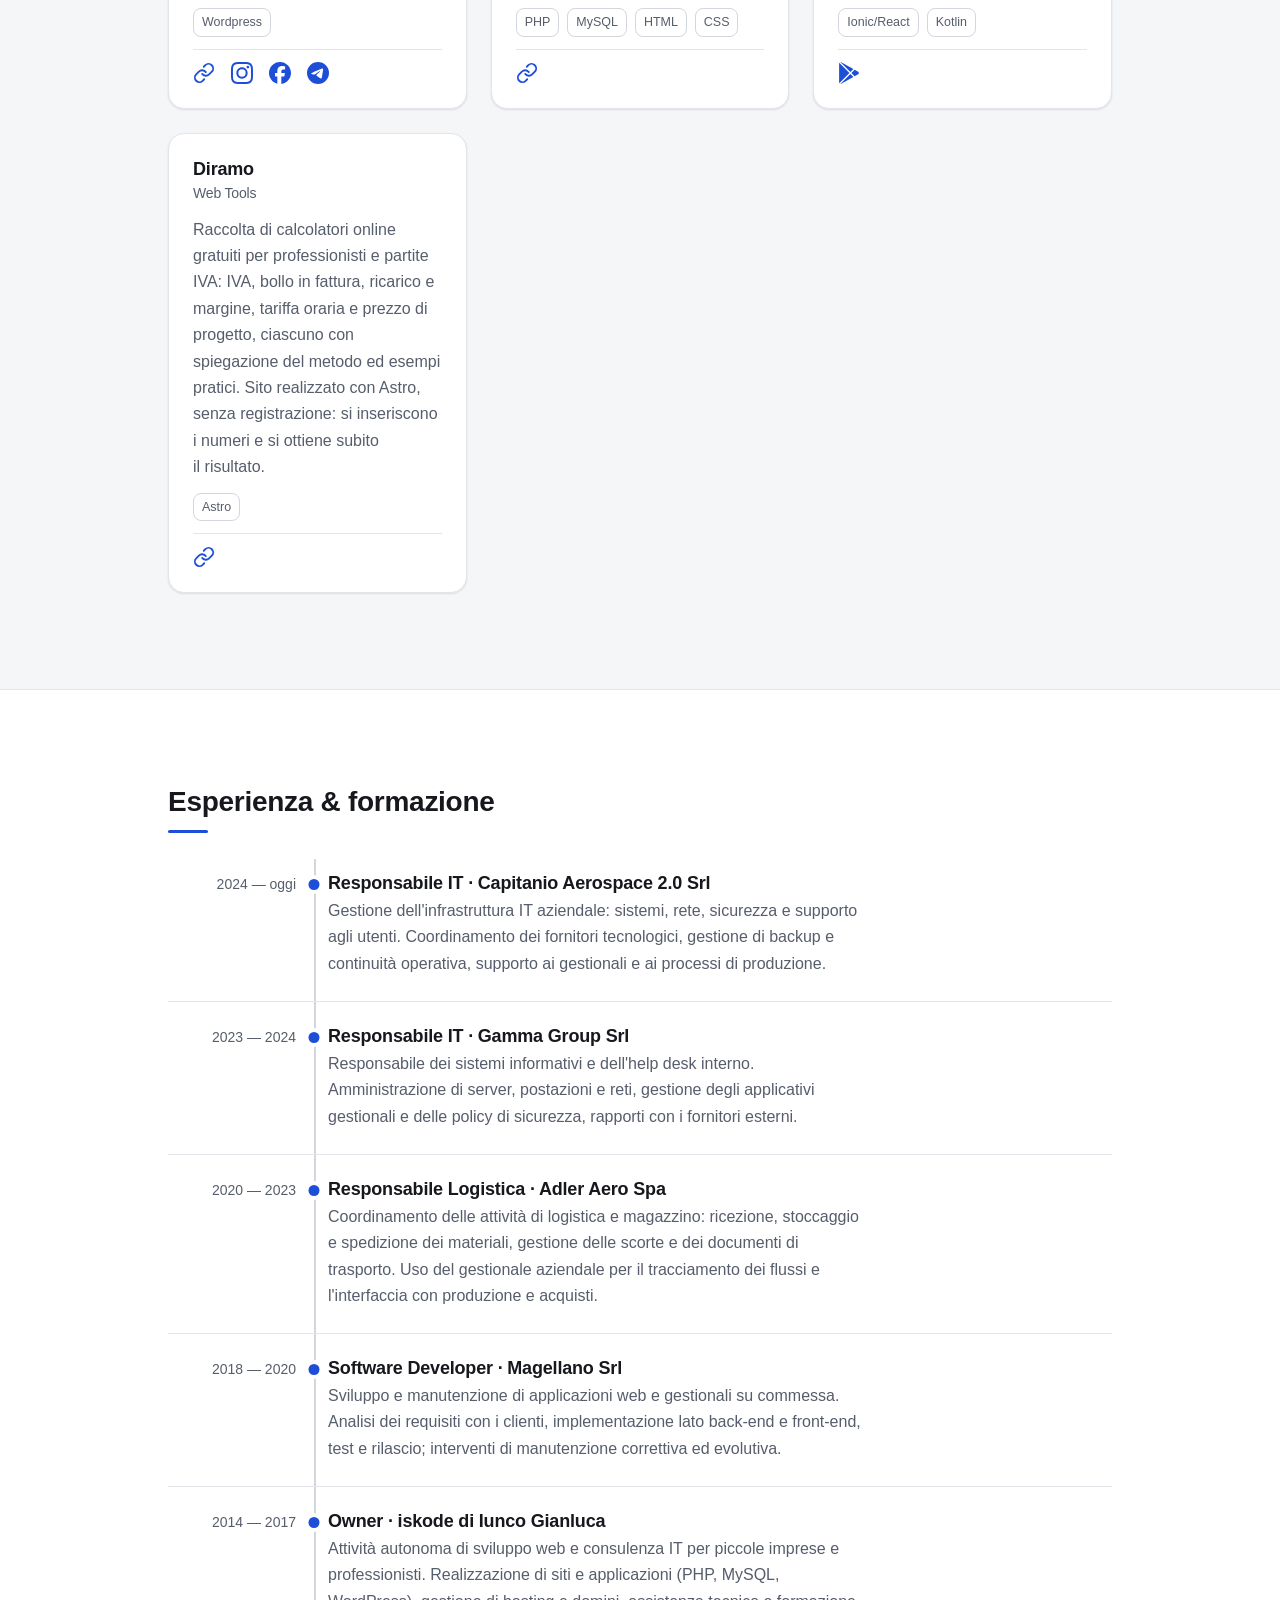
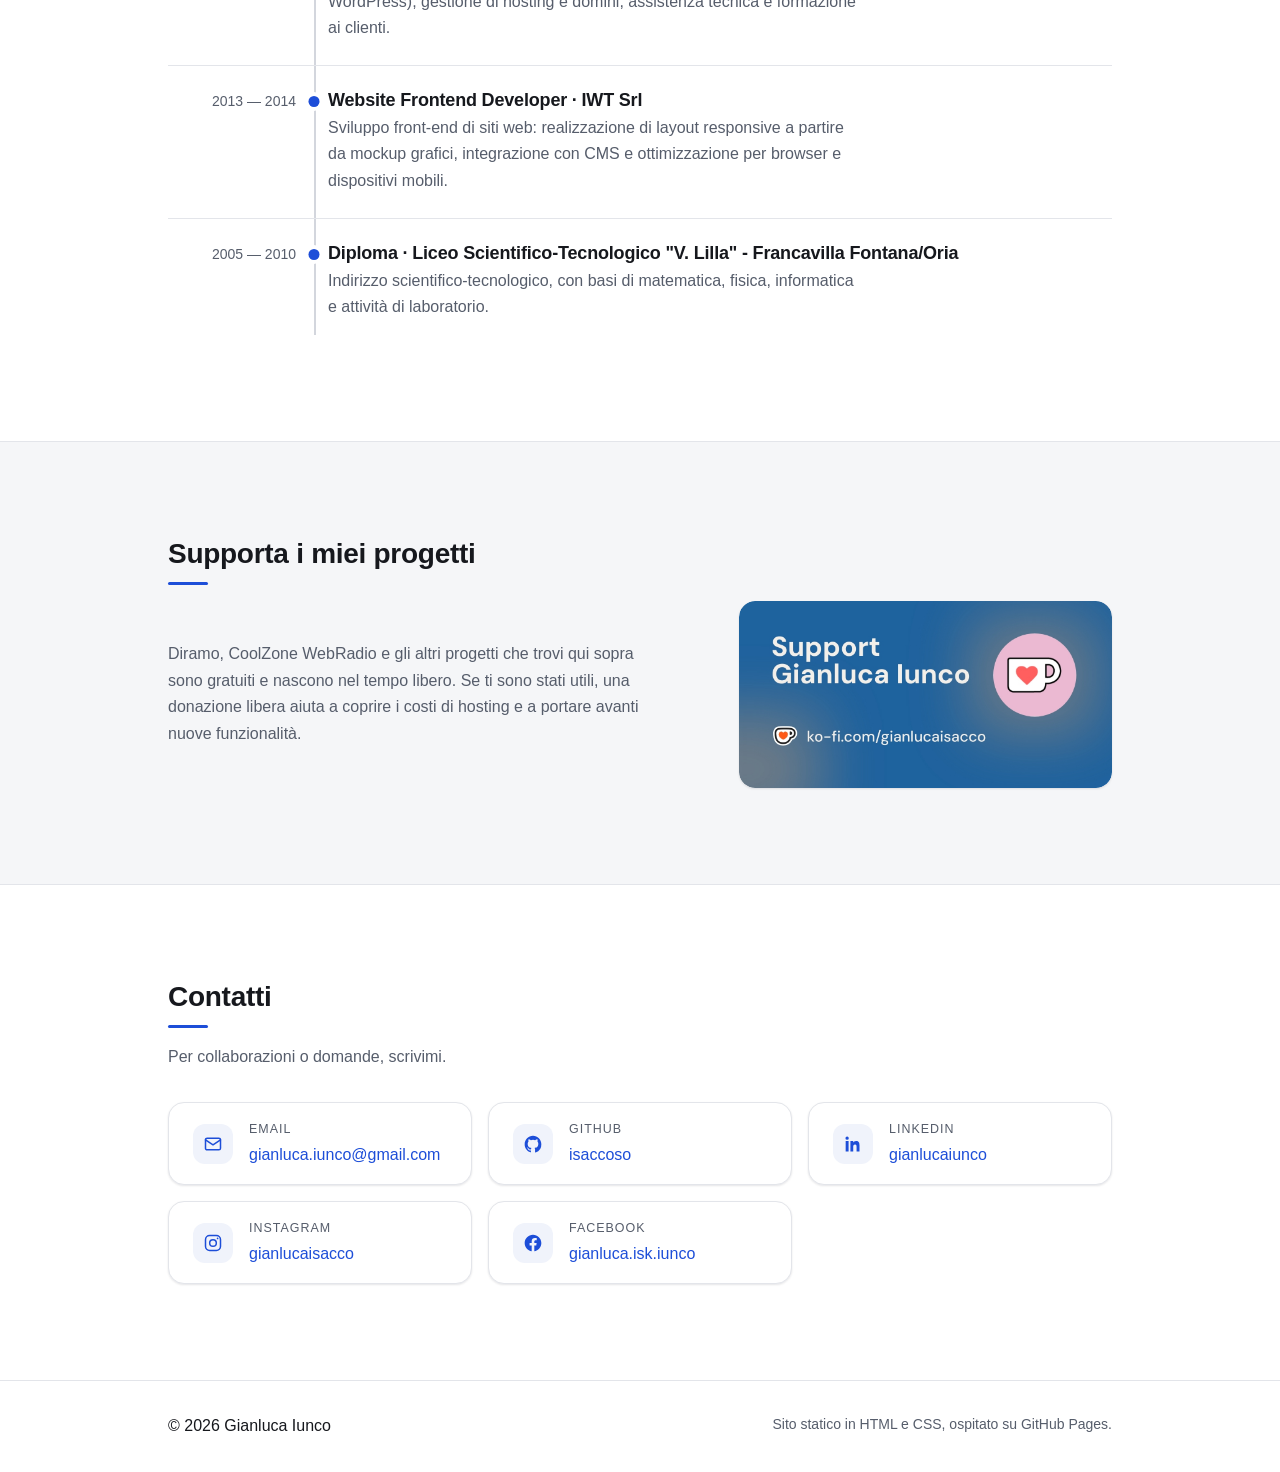
==== commit 79b8af3c: "Aggiunto ritratto circolare nell'hero Co-Authored-By: Claude Opus 5.5 <noreply@anthropic.com>" ====
--- a/index.html
+++ b/index.html
@@ -33,7 +33,7 @@
   <!-- Versioni Markdown per assistenti AI / crawler -->
   <link rel="alternate" type="text/markdown" href="https://isaccoso.github.io/llms.txt" title="Riepilogo per LLM (llms.txt)" />
   <link rel="alternate" type="text/markdown" href="https://isaccoso.github.io/about.md" title="Profilo completo in Markdown" />
-  <link rel="stylesheet" href="assets/styles.css?v=1789639327" />
+  <link rel="stylesheet" href="assets/styles.css?v=1790671213" />
 
   <!-- Applica il tema salvato prima del render per evitare il flash -->
   <script>
@@ -57,6 +57,7 @@
     "givenName": "Gianluca",
     "familyName": "Iunco",
     "url": "https://isaccoso.github.io/",
+    "image": "https://isaccoso.github.io/assets/me-640.webp",
     "email": "mailto:gianluca.iunco@gmail.com",
     "jobTitle": ["Responsabile IT", "Sviluppatore software full-stack"],
     "description": "Sviluppatore software full-stack e Responsabile IT. Progetta e realizza applicazioni web e gestisce infrastrutture IT aziendali.",
@@ -123,24 +124,29 @@
     <!-- ============ HERO ============ -->
     <section id="top" class="hero">
       <div class="container hero-inner">
-        <p class="hero-kicker">Ciao, sono</p>
-        <h1 class="hero-title">Gianluca Iunco</h1>
-        <p class="hero-role">Consulenze Informatiche Hardware &amp; Software &middot; Sviluppatore Full Stack</p>
-        <p class="hero-pitch">
-          Progetto e sviluppo applicazioni basate su tecnologie web, con attenzione
-          alle necessità di chi le utilizza. Qui trovi una selezione dei miei lavori
-          e del mio percorso.
-        </p>
-        <div class="hero-actions">
-          <a class="btn btn-primary" href="#progetti">Vedi i progetti</a>
-          <a class="btn btn-ghost" href="#contatti">Contattami</a>
-          <a class="btn btn-support" href="#supporto">
-            <svg class="btn-support-icon" viewBox="0 0 24 24" width="18" height="18" aria-hidden="true" fill="none" stroke="currentColor" stroke-width="2" stroke-linecap="round" stroke-linejoin="round">
-              <path d="M12 21C12 21 4 14.5 4 9.5C4 6.42 6.42 4 9.5 4C11.04 4 12 4.9 12 4.9C12 4.9 12.96 4 14.5 4C17.58 4 20 6.42 20 9.5C20 14.5 12 21 12 21Z" />
-            </svg>
-            Supportami
-          </a>
-          <!--a class="btn btn-ghost" href="assets/cv-gianluca-iunco.pdf" download>Scarica il CV</a-->
+        <figure class="hero-portrait">
+          <img src="assets/me-640.webp" srcset="assets/me-320.webp 320w, assets/me-640.webp 640w" sizes="(max-width: 720px) 140px, 280px" alt="Ritratto di Gianluca Iunco" width="640" height="640" fetchpriority="high" />
+        </figure>
+        <div class="hero-text">
+          <p class="hero-kicker">Ciao, sono</p>
+          <h1 class="hero-title">Gianluca Iunco</h1>
+          <p class="hero-role">Consulenze Informatiche Hardware &amp; Software &middot; Sviluppatore Full Stack</p>
+          <p class="hero-pitch">
+            Progetto e sviluppo applicazioni basate su tecnologie web, con attenzione
+            alle necessità di chi le utilizza. Qui trovi una selezione dei miei lavori
+            e del mio percorso.
+          </p>
+          <div class="hero-actions">
+            <a class="btn btn-primary" href="#progetti">Vedi i progetti</a>
+            <a class="btn btn-ghost" href="#contatti">Contattami</a>
+            <a class="btn btn-support" href="#supporto">
+              <svg class="btn-support-icon" viewBox="0 0 24 24" width="18" height="18" aria-hidden="true" fill="none" stroke="currentColor" stroke-width="2" stroke-linecap="round" stroke-linejoin="round">
+                <path d="M12 21C12 21 4 14.5 4 9.5C4 6.42 6.42 4 9.5 4C11.04 4 12 4.9 12 4.9C12 4.9 12.96 4 14.5 4C17.58 4 20 6.42 20 9.5C20 14.5 12 21 12 21Z" />
+              </svg>
+              Supportami
+            </a>
+            <!--a class="btn btn-ghost" href="assets/cv-gianluca-iunco.pdf" download>Scarica il CV</a-->
+          </div>
         </div>
       </div>
     </section>
@@ -456,6 +462,6 @@
     </div>
   </footer>
 
-  <script src="assets/script.js?v=1789639327" defer></script>
+  <script src="assets/script.js?v=1790671213" defer></script>
 </body>
 </html>
--- a/assets/styles.css
+++ b/assets/styles.css
@@ -278,7 +278,31 @@
   background: radial-gradient(60% 55% at 15% 0%, color-mix(in srgb, var(--accent) 9%, transparent), transparent 70%);
   pointer-events: none;
 }
-.hero-inner { position: relative; z-index: 1; }
+.hero-inner {
+  position: relative; z-index: 1;
+  display: grid;
+  grid-template-columns: minmax(0, 1fr) auto;
+  align-items: center;
+  gap: clamp(var(--space-5), 5vw, var(--space-7));
+}
+.hero-text { min-width: 0; }
+
+/* Ritratto: cerchio con anello d'accento, a destra del testo */
+.hero-portrait {
+  order: 2;
+  width: clamp(200px, 26vw, 280px);
+  aspect-ratio: 1;
+  padding: 5px;
+  border-radius: 50%;
+  background: linear-gradient(135deg, var(--accent), color-mix(in srgb, var(--accent) 25%, transparent));
+  box-shadow: var(--shadow-md);
+}
+.hero-portrait img {
+  width: 100%; height: 100%;
+  object-fit: cover;
+  border-radius: 50%;
+  border: 4px solid var(--bg);
+}
 
 @media (prefers-reduced-data: reduce) {
   .hero { background-image: none; }
@@ -606,6 +630,10 @@
   .nav-menu a[aria-current="true"] { background: var(--bg-alt); }
   .nav-menu a[aria-current="true"]::after { display: none; }
 
+  .hero-inner { grid-template-columns: 1fr; gap: var(--space-5); }
+  .hero-portrait { order: 0; width: 140px; padding: 4px; }
+  .hero-portrait img { border-width: 3px; }
+
   .about-grid { grid-template-columns: 1fr; gap: var(--space-6); }
 
   .support-grid { grid-template-columns: 1fr; gap: var(--space-6); }
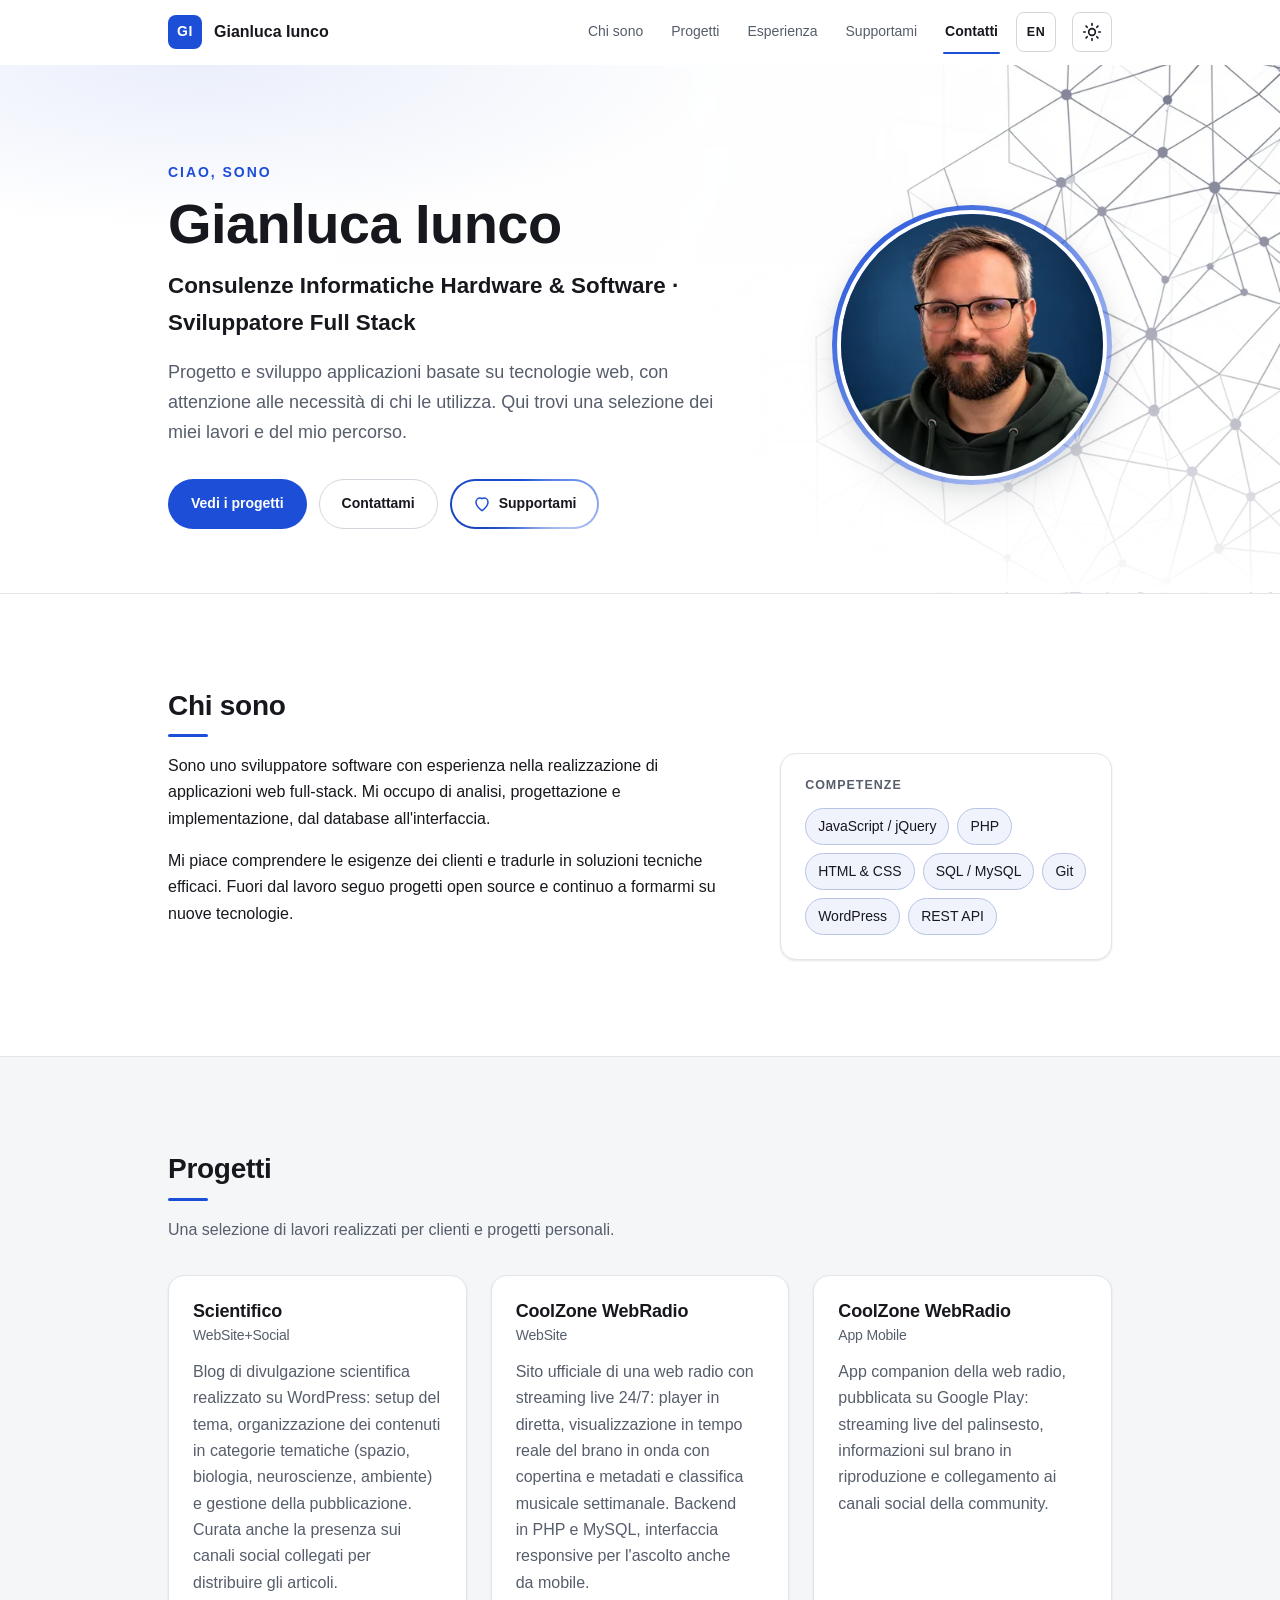
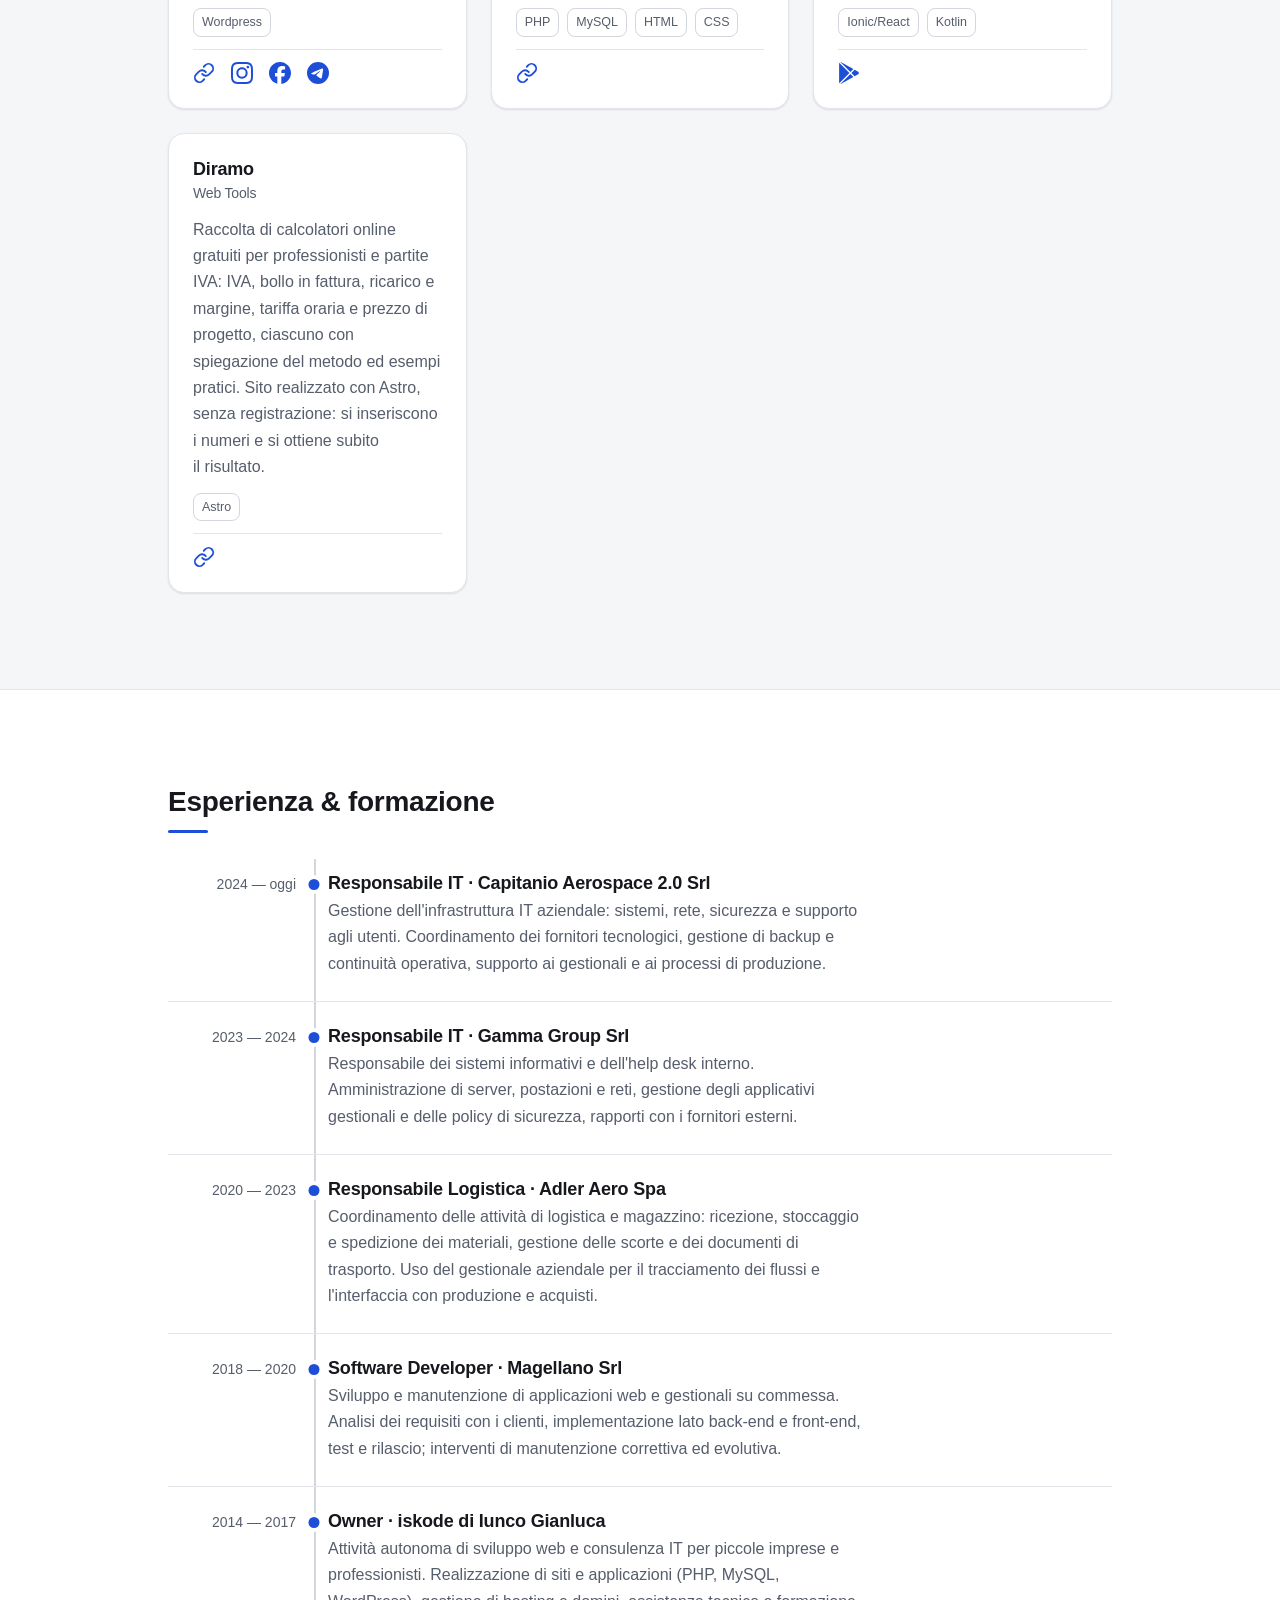
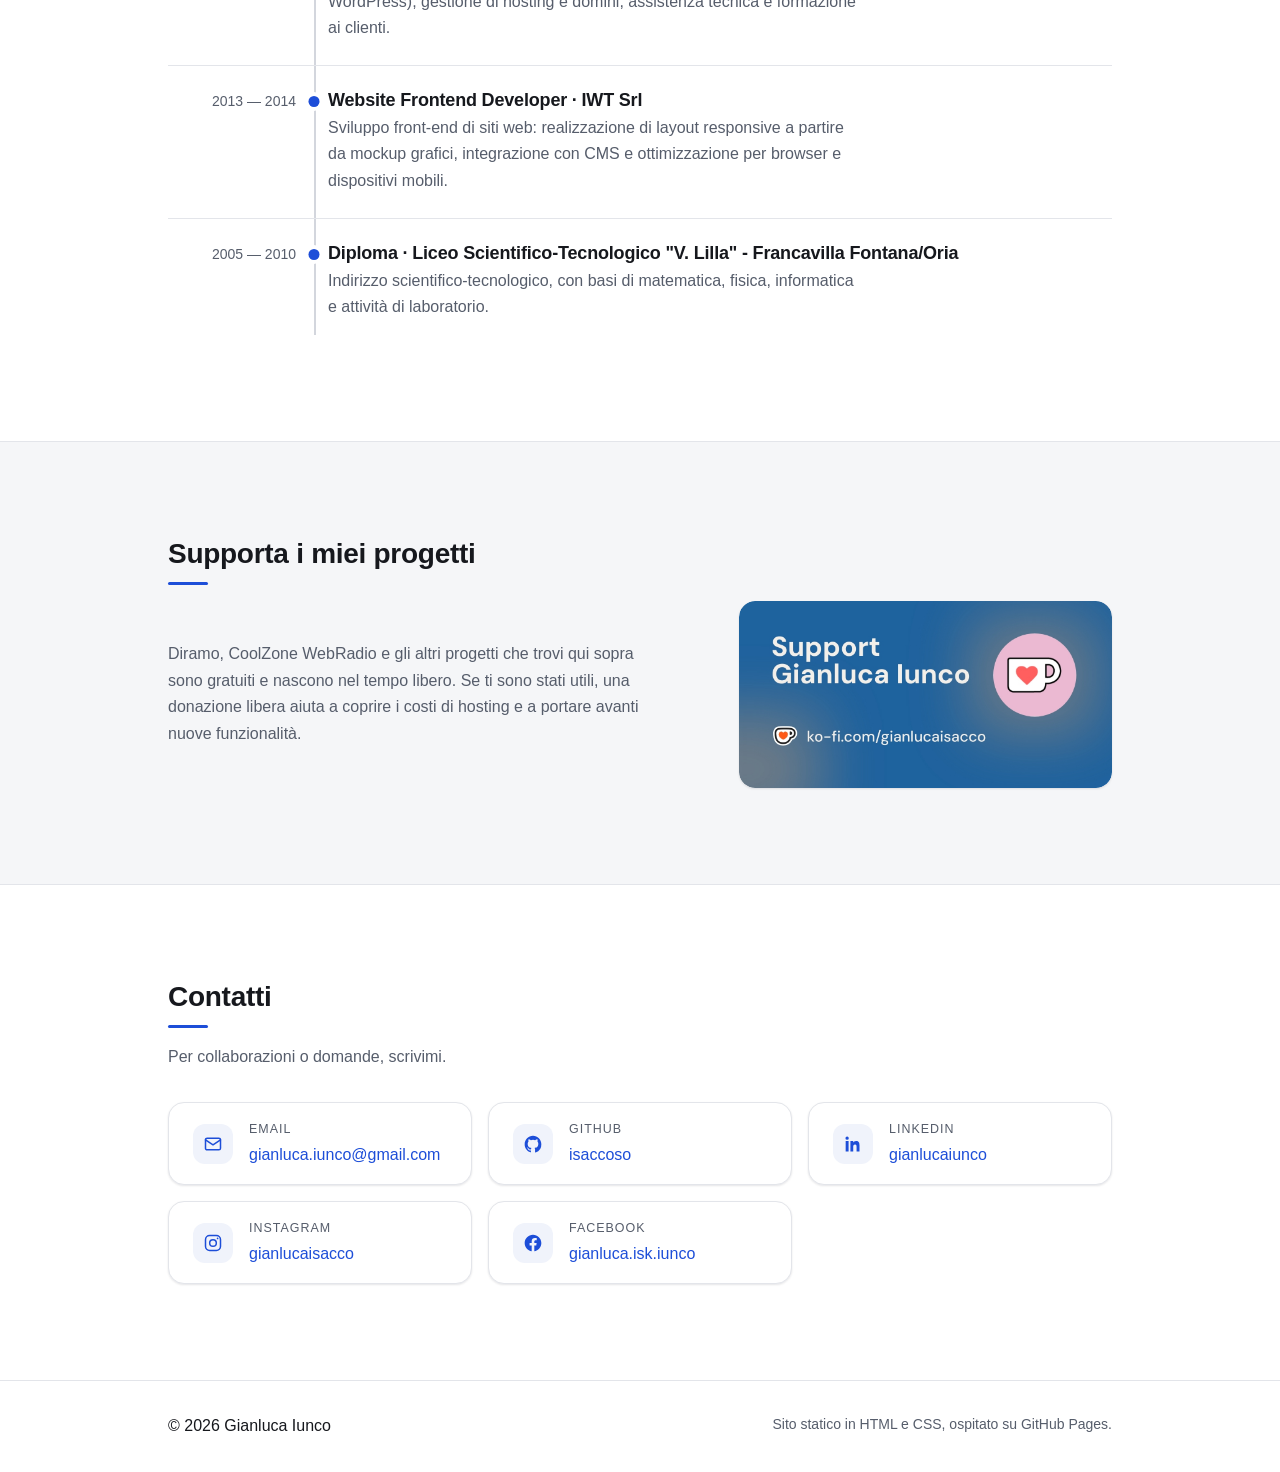
==== commit 374ba155: "Usata la foto personale come immagine di anteprima (Open Graph e Twitter) Co-Authored-By: Claude Opu" ====
--- a/index.html
+++ b/index.html
@@ -16,13 +16,19 @@
   <meta property="og:url" content="https://isaccoso.github.io/" />
   <meta property="og:site_name" content="Gianluca Iunco" />
   <meta property="og:locale" content="it_IT" />
-  <meta property="og:image" content="https://isaccoso.github.io/assets/hero-bg-light.webp" />
+  <meta property="og:locale:alternate" content="en_US" />
+  <meta property="og:image" content="https://isaccoso.github.io/assets/og-me.jpg" />
+  <meta property="og:image:type" content="image/jpeg" />
+  <meta property="og:image:width" content="1200" />
+  <meta property="og:image:height" content="1200" />
+  <meta property="og:image:alt" content="Ritratto di Gianluca Iunco" />
   <meta property="profile:first_name" content="Gianluca" />
   <meta property="profile:last_name" content="Iunco" />
-  <meta name="twitter:card" content="summary_large_image" />
+  <meta name="twitter:card" content="summary" />
   <meta name="twitter:title" content="Gianluca Iunco — Sviluppatore software" />
   <meta name="twitter:description" content="Sviluppatore full-stack e Responsabile IT. Progetti, esperienza e contatti." />
-  <meta name="twitter:image" content="https://isaccoso.github.io/assets/hero-bg-light.webp" />
+  <meta name="twitter:image" content="https://isaccoso.github.io/assets/og-me.jpg" />
+  <meta name="twitter:image:alt" content="Ritratto di Gianluca Iunco" />
   <meta name="theme-color" content="#1d4ed8" />
 
   <link rel="icon" href="assets/favicon.ico" sizes="any" />
@@ -30,10 +36,14 @@
   <link rel="apple-touch-icon" href="assets/apple-touch-icon.png" />
   <link rel="manifest" href="site.webmanifest" />
   <link rel="canonical" href="https://isaccoso.github.io/" />
+  <!-- Versioni linguistiche -->
+  <link rel="alternate" hreflang="it" href="https://isaccoso.github.io/" />
+  <link rel="alternate" hreflang="en" href="https://isaccoso.github.io/en/" />
+  <link rel="alternate" hreflang="x-default" href="https://isaccoso.github.io/" />
   <!-- Versioni Markdown per assistenti AI / crawler -->
   <link rel="alternate" type="text/markdown" href="https://isaccoso.github.io/llms.txt" title="Riepilogo per LLM (llms.txt)" />
   <link rel="alternate" type="text/markdown" href="https://isaccoso.github.io/about.md" title="Profilo completo in Markdown" />
-  <link rel="stylesheet" href="assets/styles.css?v=1790671213" />
+  <link rel="stylesheet" href="assets/styles.css?v=1790772103" />
 
   <!-- Applica il tema salvato prima del render per evitare il flash -->
   <script>
@@ -108,6 +118,8 @@
         </ul>
       </nav>
 
+      <a class="lang-switch" href="en/" hreflang="en" lang="en" aria-label="Read this site in English">EN</a>
+
       <button id="theme-toggle" class="theme-toggle" type="button" aria-label="Cambia tema chiaro/scuro">
         <svg class="icon icon-sun" viewBox="0 0 24 24" width="20" height="20" aria-hidden="true" fill="none" stroke="currentColor" stroke-width="2" stroke-linecap="round">
           <circle cx="12" cy="12" r="4" />
@@ -462,6 +474,6 @@
     </div>
   </footer>
 
-  <script src="assets/script.js?v=1790671213" defer></script>
+  <script src="assets/script.js?v=1790772103" defer></script>
 </body>
 </html>
--- a/assets/styles.css
+++ b/assets/styles.css
@@ -228,6 +228,15 @@
 .nav-toggle-bar { top: 50%; transform: translate(-50%, -50%); }
 .nav-toggle-bar::before { top: -6px; }
 .nav-toggle-bar::after { top: 6px; }
+
+.lang-switch {
+  width: 40px; height: 40px; border: 1px solid var(--border-strong);
+  background: var(--surface); border-radius: var(--radius-sm);
+  display: grid; place-items: center; color: var(--text);
+  font-size: var(--fs-xs); font-weight: 700; letter-spacing: .5px; text-decoration: none;
+  transition: border-color .15s ease, color .15s ease;
+}
+.lang-switch:hover { border-color: var(--accent); color: var(--accent); }
 
 .theme-toggle {
   width: 40px; height: 40px; border: 1px solid var(--border-strong);
@@ -664,7 +673,7 @@
    Stampa
    ========================================================= */
 @media print {
-  .site-header, .theme-toggle, .nav-toggle, .hero-actions,
+  .site-header, .theme-toggle, .lang-switch, .nav-toggle, .hero-actions,
   .hero::before, #esperienza .section-lead { display: none !important; }
   .hero { background-image: none !important; }
   * { box-shadow: none !important; }
